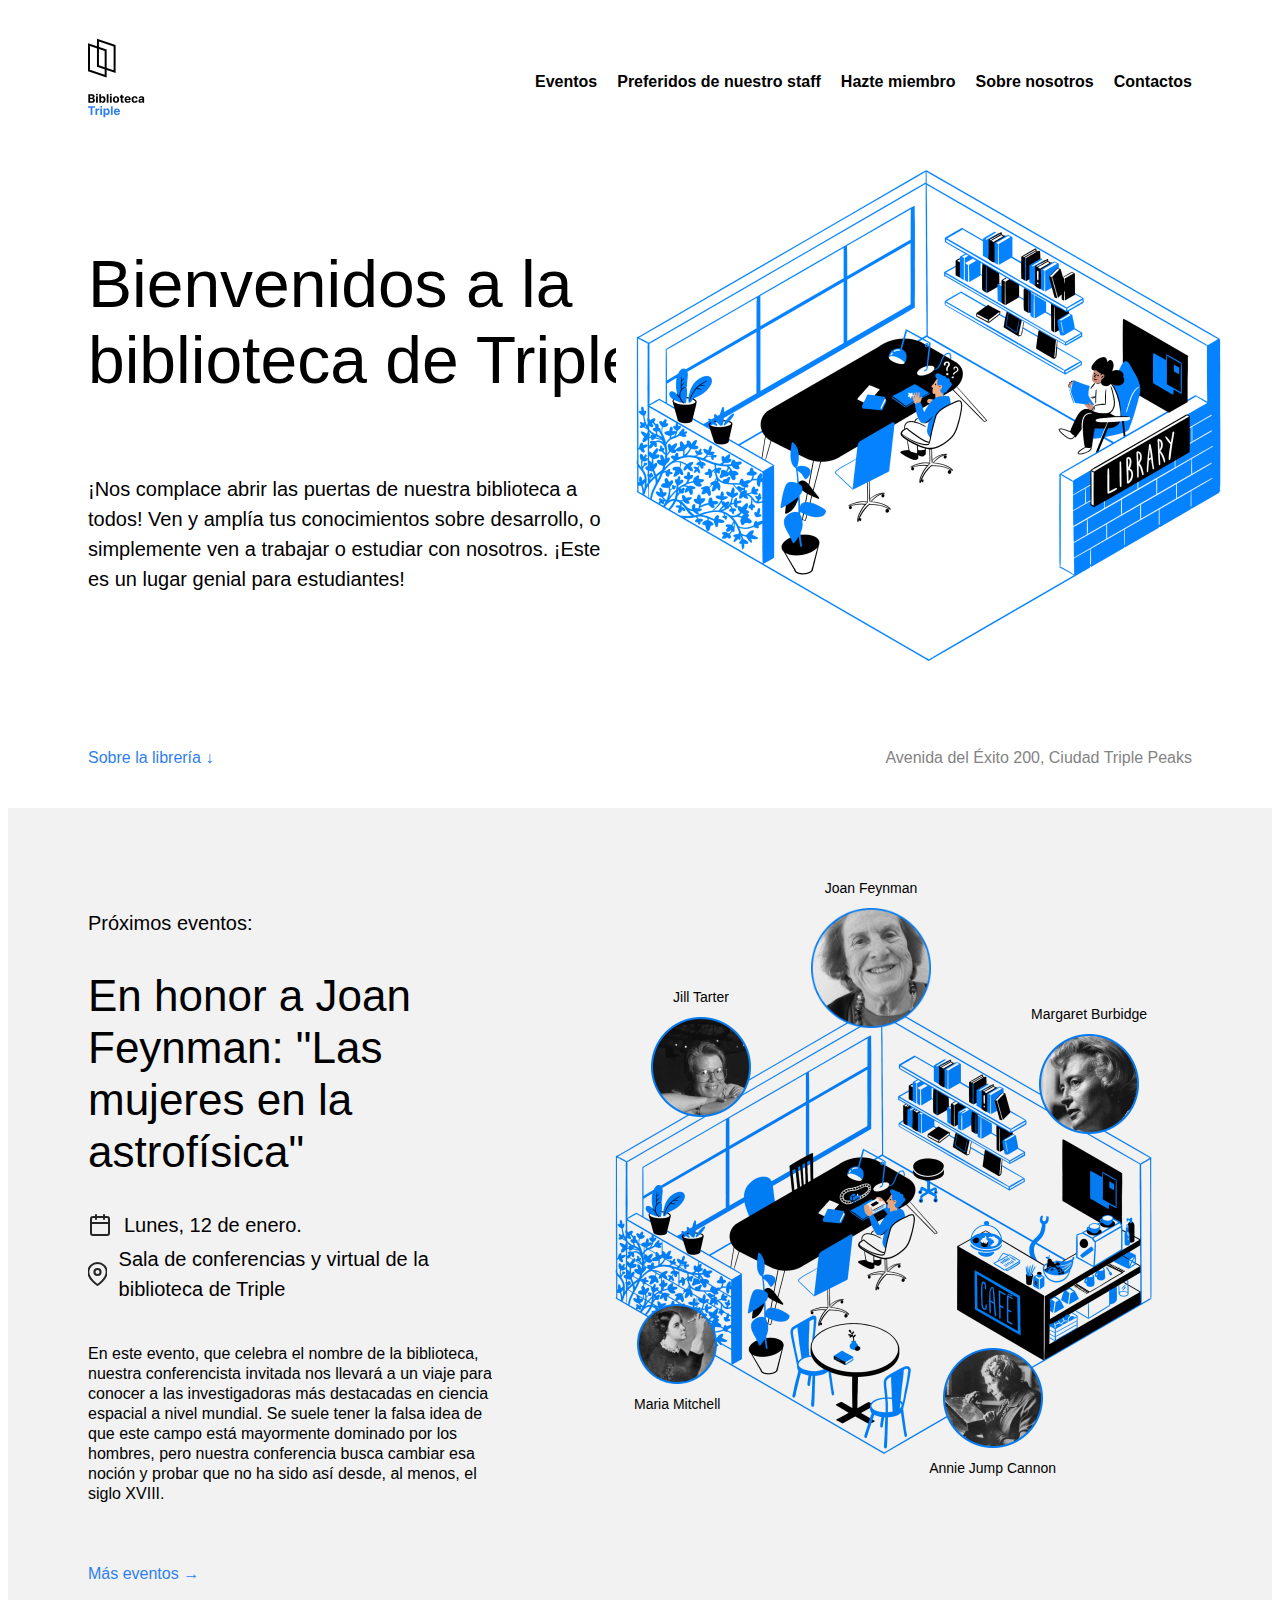
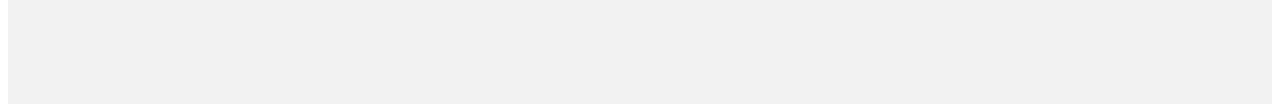
==== index.html @ 39f82bdc "initial commit" ====
<!DOCTYPE html>
<html lang="en">
  <head>
    <meta charset="UTF-8" />
    <meta name="viewport" content="width=device-width, initial-scale=1.0" />
    <title>Biblioteca Triple</title>
    <link rel="shortcut icon" href="favicon.ico" />
    <link rel="stylesheet" href="./styles/normalize.css" />
    <link rel="stylesheet" href="./styles/style.css" />
  </head>

  <body>
    <!-- Envuelve todo el contenido de la página en un nuevo div con la clase page Recuerde agregar la etiqueta de cierre -->
    <div class="page">
      <header class="header">
        <nav class="nav">
          <img
            src="./images/logo.svg"
            alt="Triple Peaks Library Logo"
            class="nav__logo"
          />
          <!-- Se supone que poner enlaces de navegación en una lista es la mejor práctica para escribir el código semántico, ya que permite a los lectores de pantalla hacer una pausa entre cada enlace en lugar de leer todos los enlaces como una oración. -->
          <ul class="nav__links">
            <li>
              <a class="nav__link">Eventos</a>
            </li>
            <li>
              <a class="nav__link">Preferidos de nuestro staff</a>
            </li>
            <li>
              <a class="nav__link">Hazte miembro</a>
            </li>
            <li>
              <a class="nav__link">Sobre nosotros</a>
            </li>
            <li>
              <a class="nav__link">Contactos</a>
            </li>
          </ul>
        </nav>

        <h1 class="header__title">Bienvenidos a la biblioteca de Triple</h1>
        <p class="header__description">
          ¡Nos complace abrir las puertas de nuestra biblioteca a todos! Ven y
          amplía tus conocimientos sobre desarrollo, o simplemente ven a
          trabajar o estudiar con nosotros. ¡Este es un lugar genial para
          estudiantes!
        </p>

        <!-- ----------------------------------------------------------------- -->
        <!--    No descomentar hasta la etapa 2 del proyecto.        -->
        <!-- ----------------------------------------------------------------- -->
        <img
          src="./images/inside_the_library.png"
          alt="Illustration 'Inside the library'"
          class="header__image"
        />

        <div class="header__footer">
          <a class="header__link">Sobre la librería &darr;</a>
          <p class="header__address">
            Avenida del Éxito 200, Ciudad Triple Peaks
          </p>
        </div>
      </header>
      <main class="content">
        <section class="events">
          <!-- --------------------------------------------------------------- -->
          <!--    No descomentar hasta la etapa 2 del proyecto.      -->
          <!-- --------------------------------------------------------------- -->
          <div class="events__content">
            <h2 class="events__heading">Próximos eventos:</h2>
            <h3 class="events__title">
              En honor a Joan Feynman: "Las mujeres en la astrofísica"
            </h3>
            <div class="event-info events__info-section">
              <div class="event-info__item">
                <div
                  class="event-info__icon event-info__icon_type_calendar"
                ></div>
                <p class="event-info__text">Lunes, 12 de enero.</p>
              </div>
              <div class="event-info__item">
                <div class="event-info__icon event-info__icon_type_pin"></div>
                <p class="event-info__text">
                  Sala de conferencias y virtual de la biblioteca de Triple
                </p>
              </div>
            </div>
            <p class="events__description">
              En este evento, que celebra el nombre de la biblioteca, nuestra
              conferencista invitada nos llevará a un viaje para conocer a las
              investigadoras más destacadas en ciencia espacial a nivel mundial.
              Se suele tener la falsa idea de que este campo está mayormente
              dominado por los hombres, pero nuestra conferencia busca cambiar
              esa noción y probar que no ha sido así desde, al menos, el siglo
              XVIII.
            </p>
            <a href="#" class="events__more">Más eventos &rarr;</a>
          </div>

          <!-- Empieza a crear la composición aquí. -->
          <div class="events__cover">
            <img
              src="images/cafe.png"
              alt="image inside_the_library"
              class="events__image"
            />

            <div class="person person_name_feynman">
              <p class="person__caption">Joan Feynman</p>
              <img
                src="images/person_feynman.png"
                alt="image feynman"
                class="person__image person__image_size_l"
              />
            </div>

            <div class="person person_name_burbidge">
              <p class="person__caption">Margaret Burbidge</p>
              <img
                src="images/person_burbidge.png"
                alt="image burbidge"
                class="person__image person__image_size_m"
              />
            </div>

            <div class="person person_name_cannon">
              <img
                src="images/person_cannon.png"
                alt="image cannon"
                class="person__image person__image_size_m"
              />
              <p class="person__caption">Annie Jump Cannon</p>
            </div>

            <div class="person person_name_tarter">
              <p class="person__caption">Jill Tarter</p>
              <img
                src="images/person_tarter.png"
                alt="image tarter"
                class="person__image person__image_size_m"
              />
            </div>

            <div class="person person_name_mitchell">
              <img
                src="images/person_mitchell.png"
                alt="image mitchell"
                class="person__image person__image_size_s"
              />
              <p class="person__caption">Maria Mitchell</p>
            </div>
          </div>
        </section>

        <section class="staff">
          <!-- --------------------------------------------------------------- -->
          <!--   No descomentar hasta la etapa final del proyecto.         -->
          <!-- --------------------------------------------------------------- -->
          <!--<h2 class="staff__title">Preferidos de nuestro staff</h2>
        <p class="staff__subtitle">Que nuestros lectores y lectoras aman</p>
        <ul>
          <li class="card">
            <div class="card__content">
              <h3 class="card__title">Introducción a los algoritmos</h3>
              <p class="card__text">
                El nombre de este libro se explica por sí solo, ¡es una introducción adecuada a los algoritmos! Introducción a los algoritmos, o CLRS, en referencia a los apellidos de los autores, profundiza y abarca una serie de algoritmos a lo largo de varios capítulos independientes.
              </p>
              <p class="card__footer">
                Thomas H. Cormen, Charles E. Leiserson, Ronald L. Rivest,
                Clifford Stein
              </p>
            </div>
          </li>

          <li class="card">
            <div class="card__content">
              <h3 class="card__title">
                La estructura e interpretación de los programas computacionales (SICP)
              </h3>
              <p class="card__text">
                Este es uno de los mejores libros para aprender los conceptos básicos de la programación. Incluido por el MIT en uno de sus cursos fundamentales de programación, SICP es un libro de programación de uso general que utiliza Scheme para ejemplificar diversos conceptos de programación.
              </p>
              <p class="card__footer">
                Harold Abelson, Gerald Jay Sussman, Julie Sussman
              </p>
            </div>
          </li>

          <li class="card">
            <div class="card__content">
              <h3 class="card__title">
                El programador limpio: un código de conducta para programadores profesionales
              </h3>
              <p class="card__text">
                Elaborado por el experimentado ingeniero de software y escritor Rober C. Martin (también conocido como Tío Bob), analiza las técnicas y herramientas de la verdadera artesanía de software. Explica cómo escribir código limpio y muestra cómo cultivar la actitud de un programador profesional, altamente cualificado.
              </p>
              <p class="card__footer">Steve McConnell</p>
            </div>
          </li>

          <li class="card">
            <div class="card__content">
              <h3 class="card__title">
                Código completo: un manual práctico de construcción de software
              </h3>
              <p class="card__text">
                ¿Quieres saber cómo escribir código robusto independientemente de la arquitectura detrás del lenguaje de programación de tu elección? Entonces, podrías leer Código completo: un práctico manual sobre construcción de software. El cual abarca de forma general todo lo relacionado con la buena estructura de código.
              </p>
              <p class="card__footer">Steve McConnell</p>
            </div>
          </li>
        </ul>-->
        </section>

        <section class="membership">
          <!-- --------------------------------------------------------------- -->
          <!--   No descomentar hasta la etapa final del proyecto.         -->
          <!-- --------------------------------------------------------------- -->
          <!--<h2 class="membership__title">¡Convertirse en miembro de la biblioteca es muy fácil! </h2>
        <ul class="membership__steps">
          <li class="step">
            <h3 class="step__title">
              Paso 1
              <img
                src="./images/icon_step_forward.svg"
                alt="icon forward"
                class="step__icon"
              />
            </h3>
            <p class="step__description">
              Completa el formulario de afiliación en línea o en persona.
            </p>
          </li>
          <li class="step">
            <h3 class="step__title">
              Paso 2
              <img
                src="./images/icon_step_forward.svg"
                alt="icon forward"
                class="step__icon"
              />
            </h3>
            <p class="step__description">
              Ven y recoge tu credencial de la biblioteca en la recepción.
            </p>
          </li>
          <li class="step">
            <h3 class="step__title">
              Paso 3
              <img
                src="./images/icon_step_forward.svg"
                alt="icon forward"
                class="step__icon"
              />
            </h3>
            <p class="step__description">Firma el envés de la tarjeta.</p>
          </li>
          <li class="step">
            <h3 class="step__title">
              Paso 4
              <img
                src="./images/icon_step_finish.svg"
                alt="icon finish"
                class="step__icon"
              />
            </h3>
            <p class="step__description">
              ¡Disfruta de los increíbles beneficios de nuestra membresía!
            </p>
          </li>
        </ul>-->
        </section>

        <section class="about">
          <!-- --------------------------------------------------------------- -->
          <!--      No descomentar hasta la etapa final del proyecto.      -->
          <!-- --------------------------------------------------------------- -->
          <!--<h2 class="about__title">Sobre la biblioteca</h2>
        <div class="about__content">
          <p class="about__paragraph">
            Las bibliotecas son centros imprescindibles en prácticamente cualquier ciudad, y TripleTen no es la excepción. Abrió sus puertas por primera vez en 2018, ¡cuando nuestra pequeña ciudad daba la bienvenida a sus primeros habitantes!
          </p>
          <p class="about__paragraph">
            Desde su apertura inicial, la biblioteca ha recibido casi 342 visitantes cada mes. ¡Es casi el 50% de nuestra población! Hasta ahora, la mayoría de nuestros ciudadanos han disfrutado de leer libros y hacer uso de nuestros amplios recursos en línea.
          </p>
          <p class="about__paragraph">
            La biblioteca toma su nombre en honor a Joan Feynman, una astrofísica estadounidense y la primera mujer en ser elegida como oficial de la Unión Geofísica Americana.
          </p>
        </div>
        <div class="about__circle"></div> -->
        </section>
      </main>

      <footer class="footer">
        <!-- ----------------------------------------------------------------- -->
        <!--      No descomentar hasta la etapa final del proyecto.        -->
        <!-- ----------------------------------------------------------------- -->
      </footer>
    </div>
  </body>
</html>
---- styles/style.css ----
.page {
  min-width: 1100px;
  max-width: 1600px;
  margin: 0 auto;
  font-family: "hevetica neue", Arial, sans-serif;
  font-size: 16px;
  line-height: 20px;
  /* Agrega las propiedades de la clase page aquí */
}

.header {
  display: flex;
  flex-direction: column;
  height: 100vh;
  min-height: 720px;
  max-height: 800px;
  padding: 30px 80px 40px;
  position: relative;
  box-sizing: border-box;
}

.nav {
  display: flex;
  justify-content: space-between;
  align-items: center;
  /* Agrega las propiedades flex aquí */
}

.nav__logo {
  width: 57px;
  height: 80px;
}

.nav__links {
  /* Restablece los estilos predeterminados de list aquí */
  margin: 8px 0 0;
  display: flex;
  align-items: center;
  column-gap: 20px;
  padding: 0;
  list-style: none;
}

.nav__link {
  color: #000000;
  text-decoration: none;
  font-weight: bold;
}

.header__title {
  max-width: 601px;
  margin-top: 128px;
  font-size: 66px;
  line-height: 76px;
  font-weight: 500;
}

.header__description {
  max-width: 532px;
  margin-top: 32px;
  font-size: 20px;
  line-height: 30px;
}

.header__image {
  z-index: 1;
  position: absolute;
  max-width: 636px;
  top: 135px;
  right: 20px;
}

.header__footer {
  margin-top: auto;
  width: 100%;
  display: flex;
  align-items: center;
  justify-content: space-between;
  box-sizing: border-box;
}

.header__link {
  color: #2f80ed;
  text-decoration: none;
}

.header__address {
  margin: 0;
  color: #838383;
}

.events {
  padding: 100px 0 120px 80px;
  display: flex;
  align-items: start;
  justify-content: space-between;
  box-sizing: border-box;
  background-color: #f2f2f2;
}

.events__content {
  flex-basis: 580px;
}

.events__heading {
  font-size: 20px;
  font-weight: 500;
  line-height: 30px;
  margin: 0;
}

.events__title {
  font-size: 44px;
  font-weight: 500;
  line-height: 52px;
  margin: 32px 0 0;
}

.events__info-section {
  margin-top: 32px;
}

.event-info__item {
  display: flex;
  align-items: center;
  margin-bottom: 4px;
  font-weight: 500;
}

.event-info__icon {
  background-repeat: no-repeat;
  background-position: center;
  margin-right: 12px;
  width: 24px;
  height: 24px;
}

.event-info__icon_type_calendar {
  background-image: url(../images/icon_calendar.svg);
}

.event-info__icon_type_pin {
  background-image: url(../images/icon_pin.svg);
}

.event-info__text {
  font-size: 20px;
  font-weight: 500;
  line-height: 30px;
  margin: 0;
}

.events__description {
  margin: 40px 0 60px;
}

.events__more {
  color: #2f80ed;
  text-decoration: none;
}

.events__cover {
  flex-grow: 1;
  flex-shrink: 0;
  flex-basis: 780px;
  max-width: 780px;
  position: relative;
}

.events__image {
  max-width: 100%;
}

.person {
  position: absolute;
  display: flex;
  align-items: center;
  flex-direction: column;
  gap: 10px;
}

.person_name_feynman {
  /* Utiliza los valores correctos de las propiedades top/right/bottom/left para posicionar el elemento */
  left: 319px;
  top: -30px;
}

.person_name_burbidge {
  /* Utiliza los valores correctos de las propiedades top/right/bottom/left para posicionar el elemento */
  right: 125px;
  top: 96px;
}

.person_name_cannon {
  /* Utiliza los valores correctos de las propiedades top/right/bottom/left para posicionar el elemento */
  bottom: 18px;
  right: 216px;
}

.person_name_mitchell {
  /* Utiliza los valores correctos de las propiedades top/right/bottom/left para posicionar el elemento */
  bottom: 82px;
  left: 142px;
}

.person_name_tarter {
  /* Utiliza los valores correctos de las propiedades top/right/bottom/left para posicionar el elemento */
  left: 159px;
  top: 79px;
}

.person__image {
  max-width: 100%;
}

.person__image_size_l {
  width: 120px;
}

.person__image_size_m {
  width: 100px;
}

.person__image_size_s {
  width: 80px;
}

.person__caption {
  text-align: center;
  font-size: 14px;
  margin: 0;
}
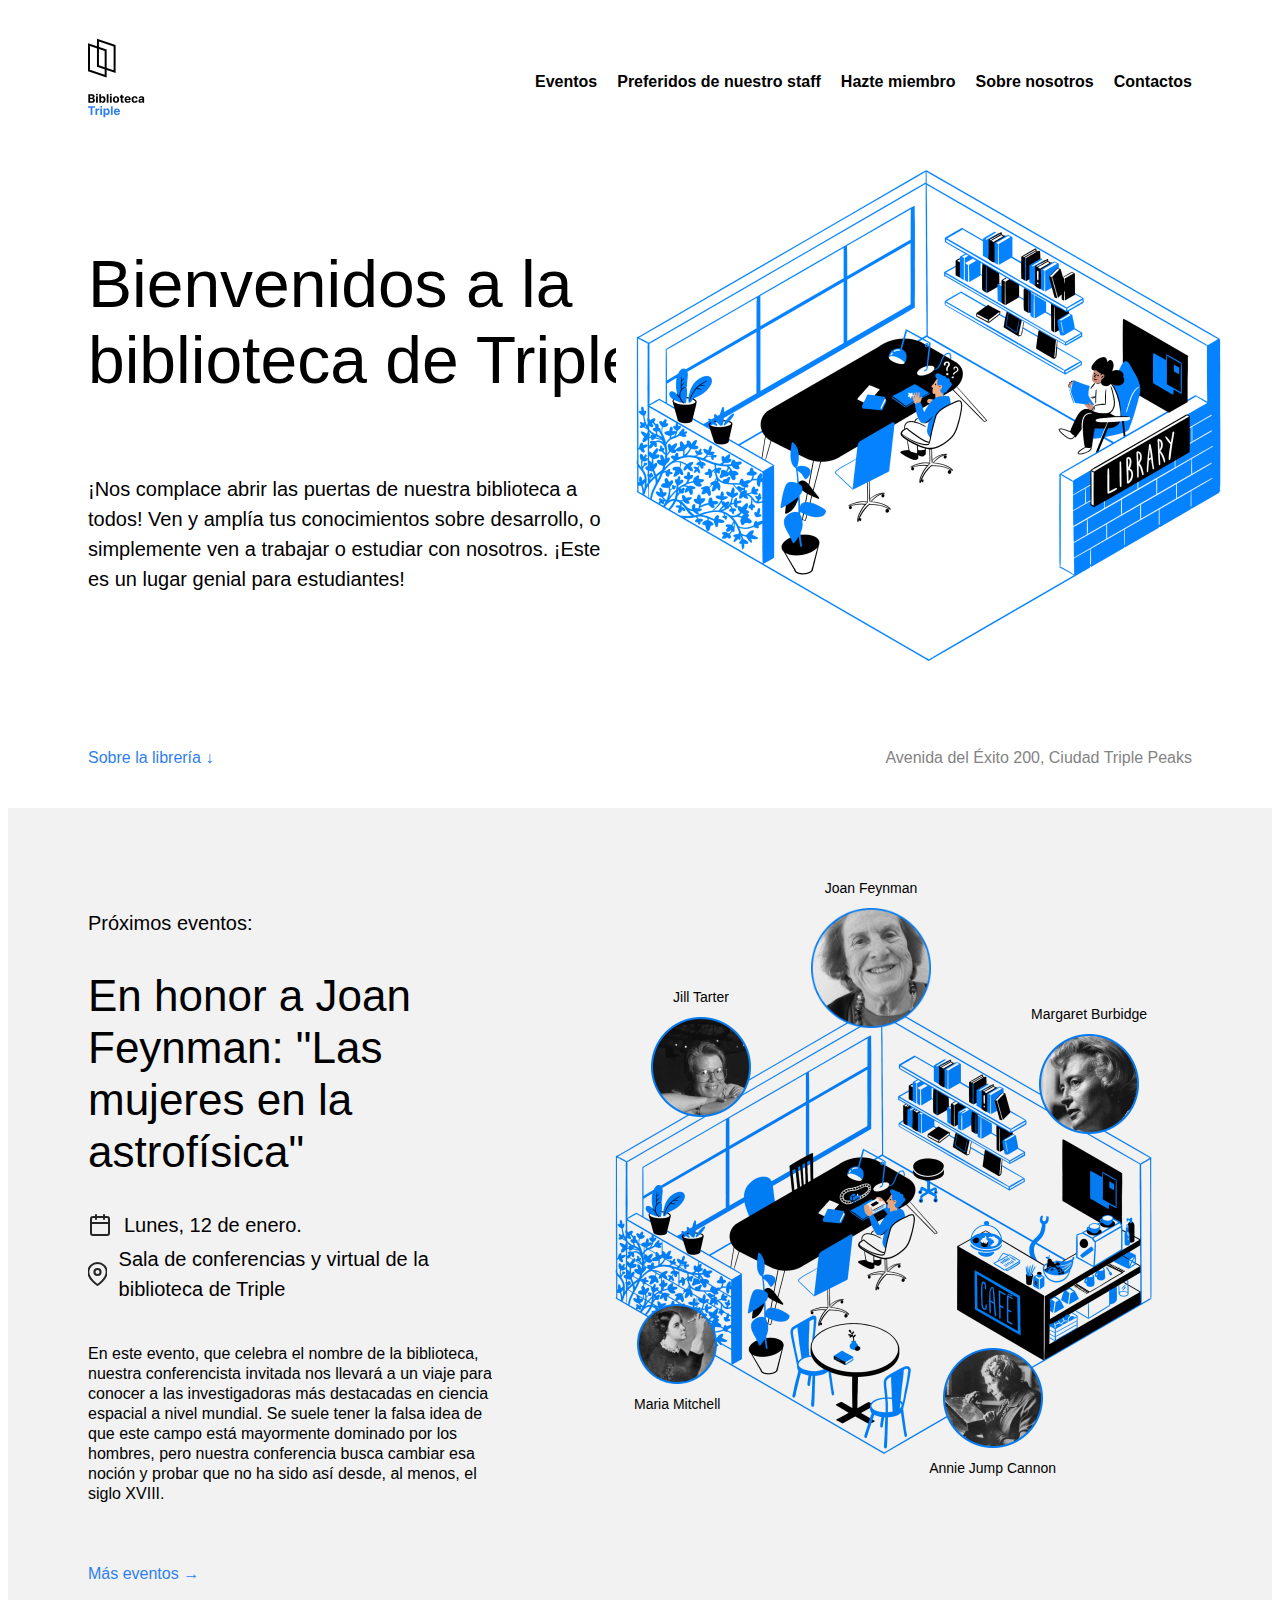
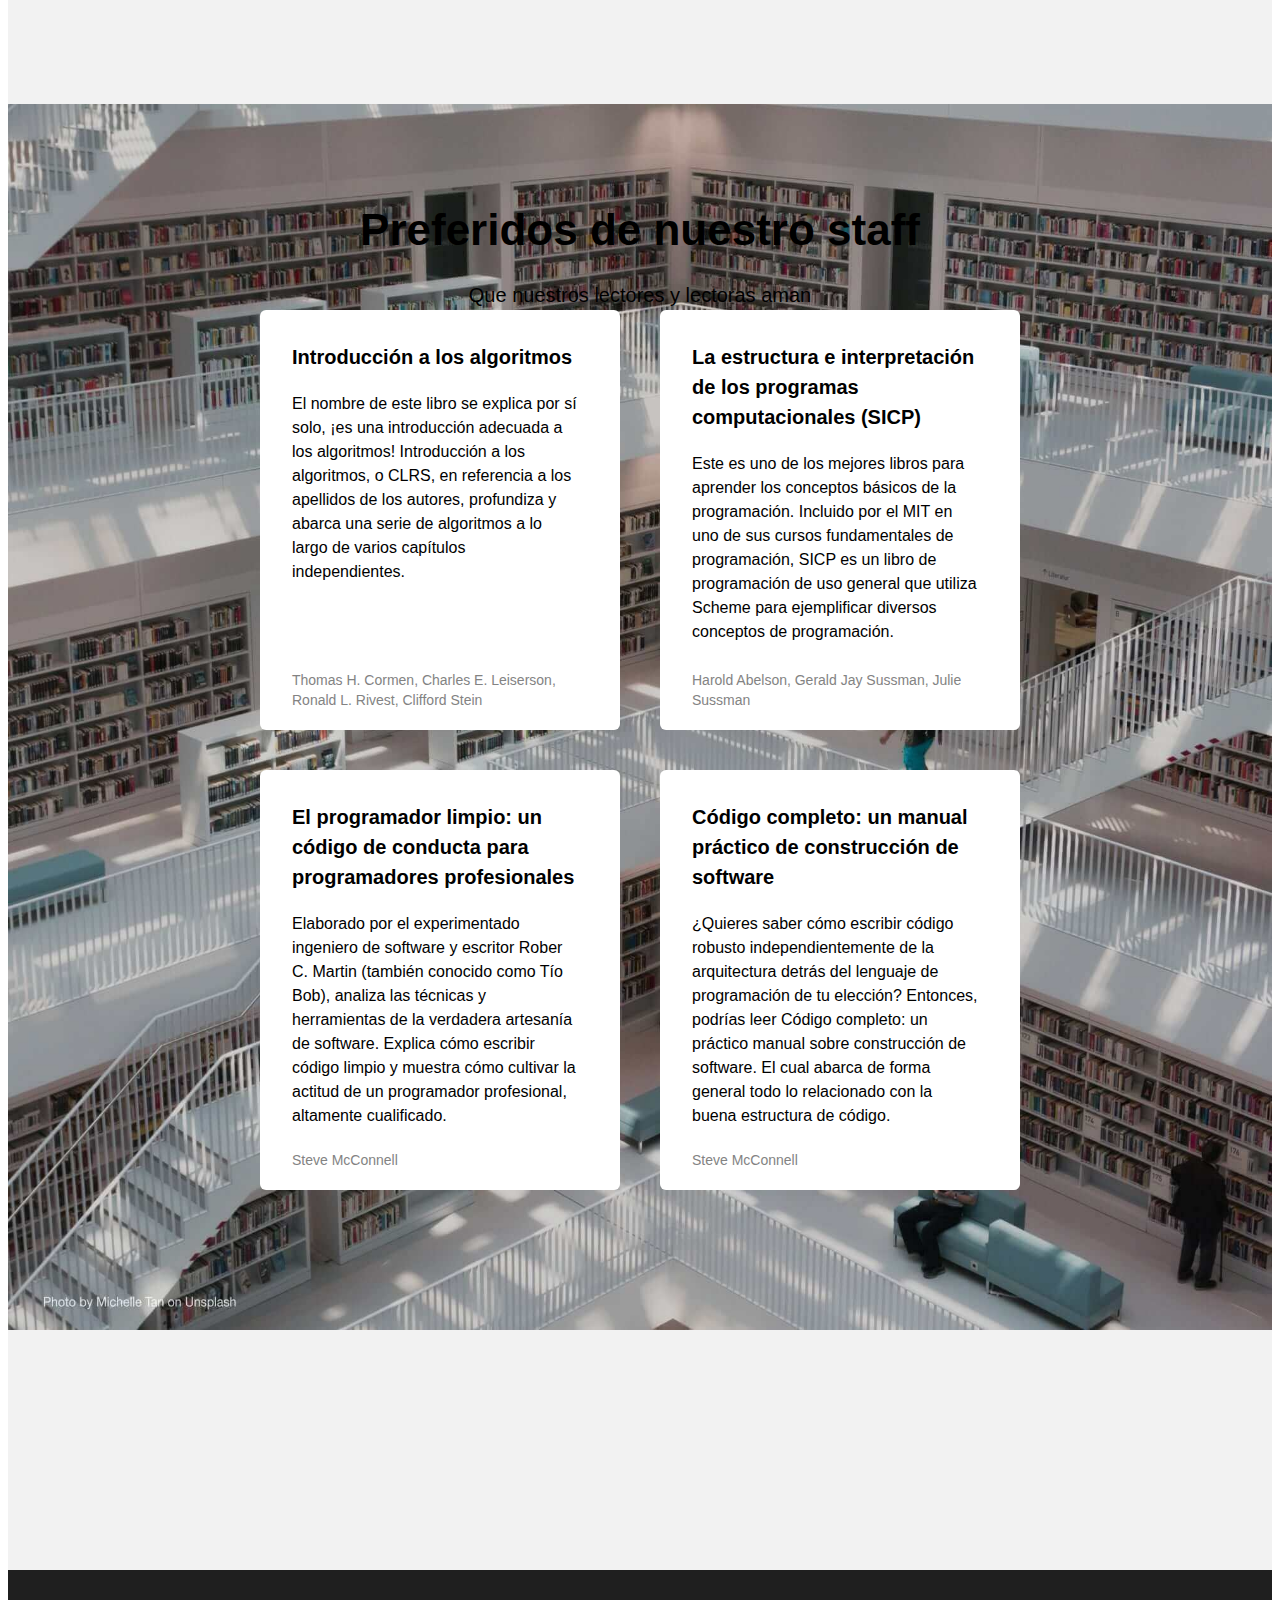
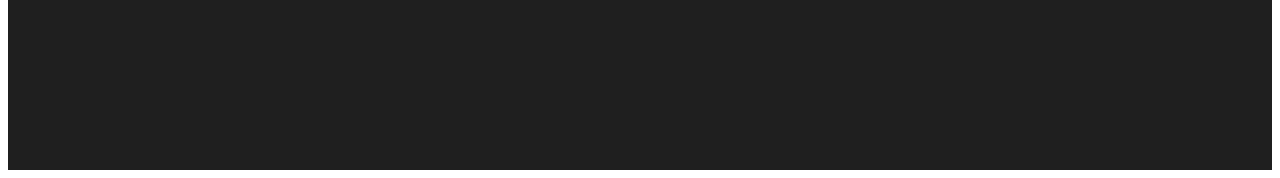
==== commit 9e2f3941: "finalizado contedor flexbox" ====
--- a/index.html
+++ b/index.html
@@ -158,60 +158,80 @@
           <!-- --------------------------------------------------------------- -->
           <!--   No descomentar hasta la etapa final del proyecto.         -->
           <!-- --------------------------------------------------------------- -->
-          <!--<h2 class="staff__title">Preferidos de nuestro staff</h2>
-        <p class="staff__subtitle">Que nuestros lectores y lectoras aman</p>
-        <ul>
-          <li class="card">
-            <div class="card__content">
-              <h3 class="card__title">Introducción a los algoritmos</h3>
-              <p class="card__text">
-                El nombre de este libro se explica por sí solo, ¡es una introducción adecuada a los algoritmos! Introducción a los algoritmos, o CLRS, en referencia a los apellidos de los autores, profundiza y abarca una serie de algoritmos a lo largo de varios capítulos independientes.
-              </p>
-              <p class="card__footer">
-                Thomas H. Cormen, Charles E. Leiserson, Ronald L. Rivest,
-                Clifford Stein
-              </p>
-            </div>
-          </li>
-
-          <li class="card">
-            <div class="card__content">
-              <h3 class="card__title">
-                La estructura e interpretación de los programas computacionales (SICP)
-              </h3>
-              <p class="card__text">
-                Este es uno de los mejores libros para aprender los conceptos básicos de la programación. Incluido por el MIT en uno de sus cursos fundamentales de programación, SICP es un libro de programación de uso general que utiliza Scheme para ejemplificar diversos conceptos de programación.
-              </p>
-              <p class="card__footer">
-                Harold Abelson, Gerald Jay Sussman, Julie Sussman
-              </p>
-            </div>
-          </li>
-
-          <li class="card">
-            <div class="card__content">
-              <h3 class="card__title">
-                El programador limpio: un código de conducta para programadores profesionales
-              </h3>
-              <p class="card__text">
-                Elaborado por el experimentado ingeniero de software y escritor Rober C. Martin (también conocido como Tío Bob), analiza las técnicas y herramientas de la verdadera artesanía de software. Explica cómo escribir código limpio y muestra cómo cultivar la actitud de un programador profesional, altamente cualificado.
-              </p>
-              <p class="card__footer">Steve McConnell</p>
-            </div>
-          </li>
-
-          <li class="card">
-            <div class="card__content">
-              <h3 class="card__title">
-                Código completo: un manual práctico de construcción de software
-              </h3>
-              <p class="card__text">
-                ¿Quieres saber cómo escribir código robusto independientemente de la arquitectura detrás del lenguaje de programación de tu elección? Entonces, podrías leer Código completo: un práctico manual sobre construcción de software. El cual abarca de forma general todo lo relacionado con la buena estructura de código.
-              </p>
-              <p class="card__footer">Steve McConnell</p>
-            </div>
-          </li>
-        </ul>-->
+          <h2 class="staff__title">Preferidos de nuestro staff</h2>
+          <p class="staff__subtitle">Que nuestros lectores y lectoras aman</p>
+          <ul class="staff__cards">
+            <li class="card">
+              <div class="card__content">
+                <h3 class="card__title">Introducción a los algoritmos</h3>
+                <p class="card__text">
+                  El nombre de este libro se explica por sí solo, ¡es una
+                  introducción adecuada a los algoritmos! Introducción a los
+                  algoritmos, o CLRS, en referencia a los apellidos de los
+                  autores, profundiza y abarca una serie de algoritmos a lo
+                  largo de varios capítulos independientes.
+                </p>
+                <p class="card__footer">
+                  Thomas H. Cormen, Charles E. Leiserson, Ronald L. Rivest,
+                  Clifford Stein
+                </p>
+              </div>
+            </li>
+
+            <li class="card">
+              <div class="card__content">
+                <h3 class="card__title">
+                  La estructura e interpretación de los programas
+                  computacionales (SICP)
+                </h3>
+                <p class="card__text">
+                  Este es uno de los mejores libros para aprender los conceptos
+                  básicos de la programación. Incluido por el MIT en uno de sus
+                  cursos fundamentales de programación, SICP es un libro de
+                  programación de uso general que utiliza Scheme para
+                  ejemplificar diversos conceptos de programación.
+                </p>
+                <p class="card__footer">
+                  Harold Abelson, Gerald Jay Sussman, Julie Sussman
+                </p>
+              </div>
+            </li>
+
+            <li class="card">
+              <div class="card__content">
+                <h3 class="card__title">
+                  El programador limpio: un código de conducta para
+                  programadores profesionales
+                </h3>
+                <p class="card__text">
+                  Elaborado por el experimentado ingeniero de software y
+                  escritor Rober C. Martin (también conocido como Tío Bob),
+                  analiza las técnicas y herramientas de la verdadera artesanía
+                  de software. Explica cómo escribir código limpio y muestra
+                  cómo cultivar la actitud de un programador profesional,
+                  altamente cualificado.
+                </p>
+                <p class="card__footer">Steve McConnell</p>
+              </div>
+            </li>
+
+            <li class="card">
+              <div class="card__content">
+                <h3 class="card__title">
+                  Código completo: un manual práctico de construcción de
+                  software
+                </h3>
+                <p class="card__text">
+                  ¿Quieres saber cómo escribir código robusto independientemente
+                  de la arquitectura detrás del lenguaje de programación de tu
+                  elección? Entonces, podrías leer Código completo: un práctico
+                  manual sobre construcción de software. El cual abarca de forma
+                  general todo lo relacionado con la buena estructura de código.
+                </p>
+                <p class="card__footer">Steve McConnell</p>
+              </div>
+            </li>
+          </ul>
         </section>
 
         <section class="membership">
--- a/styles/style.css
+++ b/styles/style.css
@@ -230,3 +230,193 @@
   font-size: 14px;
   margin: 0;
 }
+
+.staff {
+  padding: 100px 0 140px;
+  background-image: url(../images/staff_picks_background.jpg);
+  background-position: center;
+  background-repeat: no-repeat;
+  background-size: 100% 100%;
+}
+
+.staff__title {
+  text-align: center;
+  font-size: 44px;
+  line-height: 52px;
+  margin: 0 0 24px;
+}
+
+.staff__subtitle {
+  text-align: center;
+  font-size: 20px;
+  line-height: 30px;
+  font-weight: 400;
+  margin: 0;
+}
+
+/* Agrega la regla CSS para tu nueva clase aquí. Asegúrate de colocarlo antes de .card:, los padres deben preceder a sus hijos */
+
+.staff__cards {
+  max-width: 760px;
+  margin-top: 68px;
+  margin: auto;
+  display: flex;
+  flex-direction: row;
+  flex-wrap: wrap;
+  justify-content: space-between;
+  gap: 40px 40px;
+  list-style-type: none;
+  padding-left: 0px;
+}
+
+.card {
+  background-color: #fff;
+  border-radius: 6px;
+  padding: 32px 40px 20px 32px;
+  box-sizing: border-box;
+  height: 420px;
+  width: 360px;
+}
+
+.card__content {
+  width: 100%;
+  height: 100%;
+  display: flex;
+  flex-direction: column;
+}
+
+.card__title {
+  font-size: 20px;
+  line-height: 30px;
+  font-weight: 700;
+  margin: 0;
+}
+
+.card__text {
+  margin: 20px 0 0;
+  font-size: 16px;
+  line-height: 24px;
+}
+
+.card__footer {
+  margin: 0;
+  font-size: 14px;
+  line-height: 20px;
+  color: #838383;
+  margin-top: auto;
+}
+
+.membership {
+  padding: 100px 0 140px;
+  background-color: #f2f2f2;
+}
+
+.membership__title {
+  max-width: 574px;
+  margin: 0 auto;
+  text-align: center;
+  font-size: 44px;
+  font-weight: 500;
+  line-height: 52px;
+}
+
+.membership__steps {
+  list-style-type: none;
+  padding: 0;
+  margin: 100px 0 0;
+  /* Agrega estilos */
+}
+
+.step {
+  /* Agrega estilos */
+}
+
+.step__title {
+  margin: 0;
+  font-size: 20px;
+  line-height: 30px;
+  font-weight: 700;
+  display: flex;
+  align-items: center;
+}
+
+.step__icon {
+  margin-left: 20px;
+}
+
+.step__description {
+  margin: 10px 0 0;
+}
+
+.about {
+  padding: 100px 80px;
+  background-color: #1f1f1f;
+  color: #fff;
+  overflow: hidden;
+  position: relative;
+  box-sizing: border-box;
+}
+
+.about__title {
+  margin: 0;
+  font-size: 20px;
+  line-height: 30px;
+  font-weight: 500;
+  z-index: 1;
+}
+
+.about__content {
+  font-size: 20px;
+  line-height: 30px;
+  font-weight: 400;
+  max-width: 660px;
+}
+
+.about__circle {
+  background-color: #2f80ed;
+  width: 495px;
+  height: 495px;
+  border-radius: 50%;
+}
+
+.footer {
+  box-sizing: border-box;
+}
+
+.footer__columns {
+}
+
+.footer__column_content_hours {
+}
+
+.footer__column_content_social {
+}
+
+.footer__logo {
+}
+
+.footer__list {
+  /* El siguiente código elimina los estilos predeterminados del navegador para las listas */
+  list-style-type: none;
+  padding: 0;
+  margin: 0;
+}
+
+.footer__list-item {
+}
+
+.footer__column-heading {
+}
+
+.footer__column-link {
+  color: white;
+  font-size: 16px;
+  line-height: 20px;
+  text-decoration: none;
+}
+
+.footer__social-icon {
+}
+
+.footer__copyright {
+}
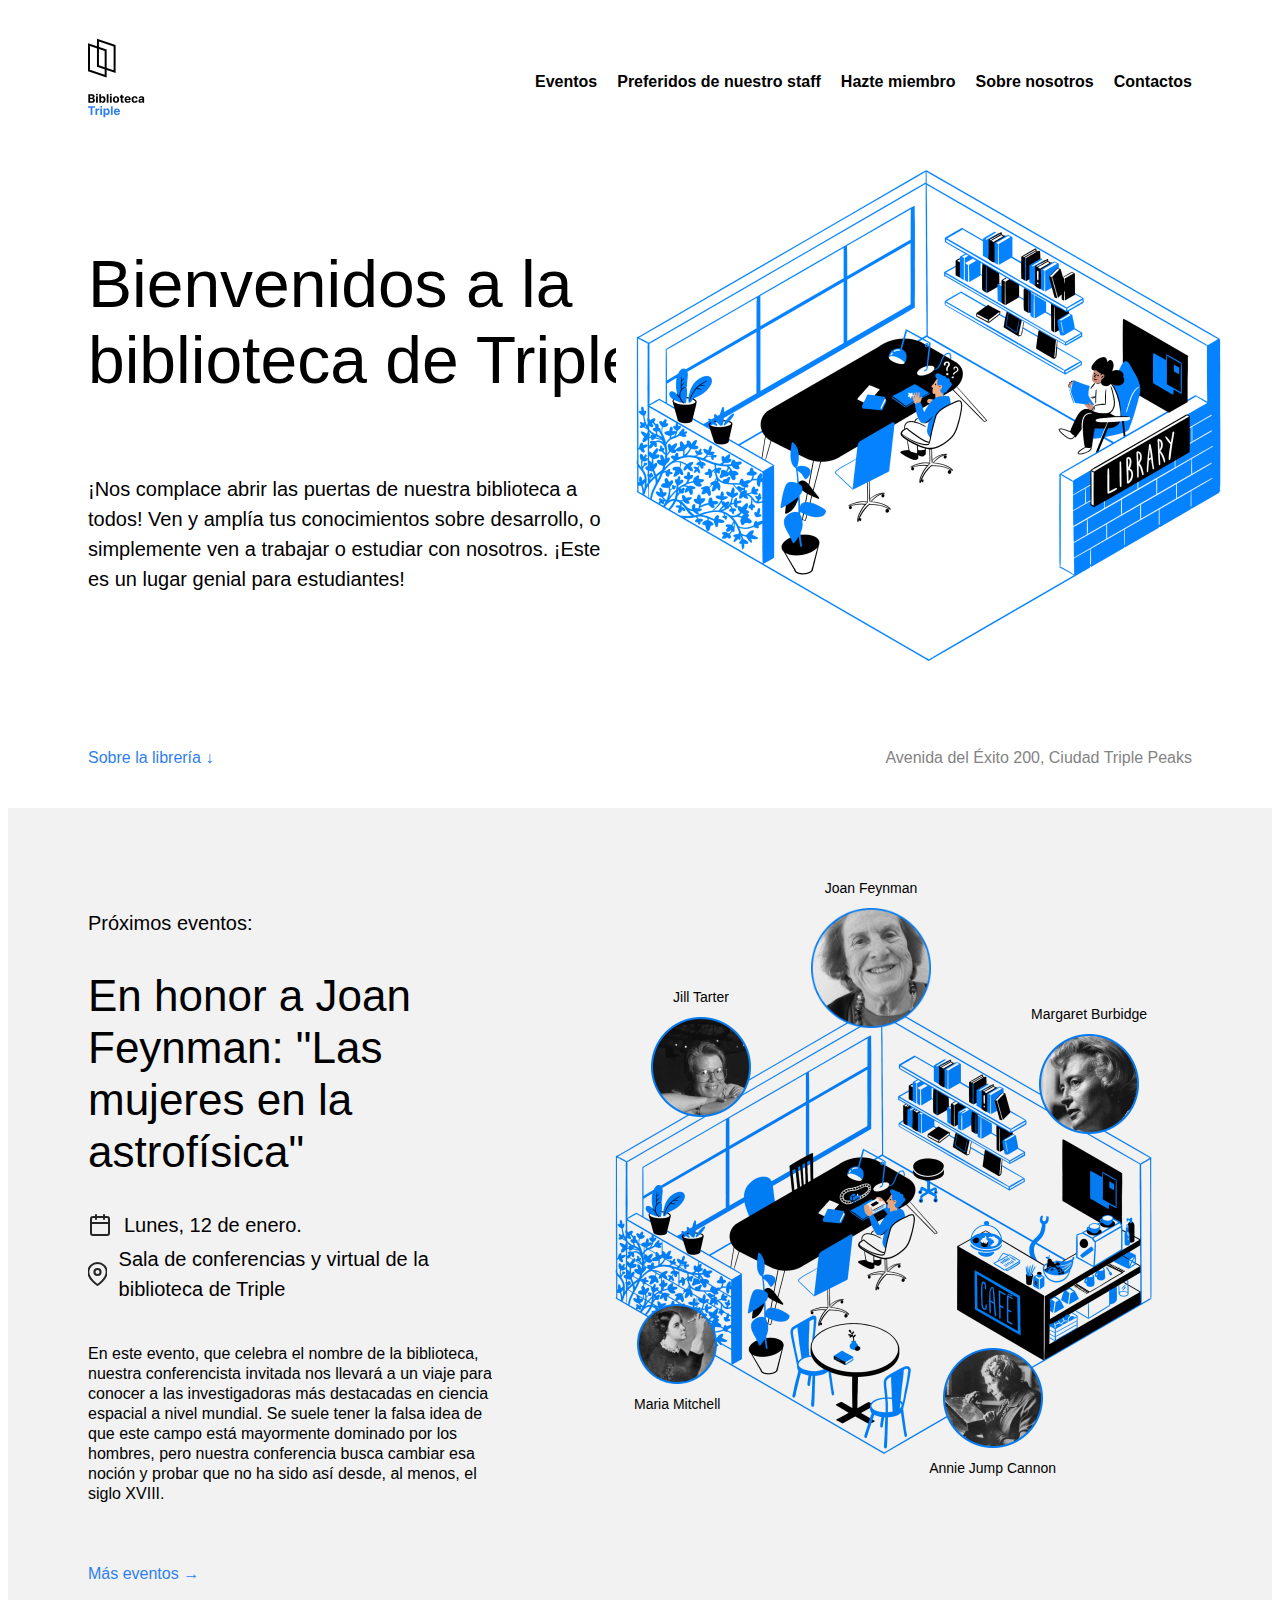
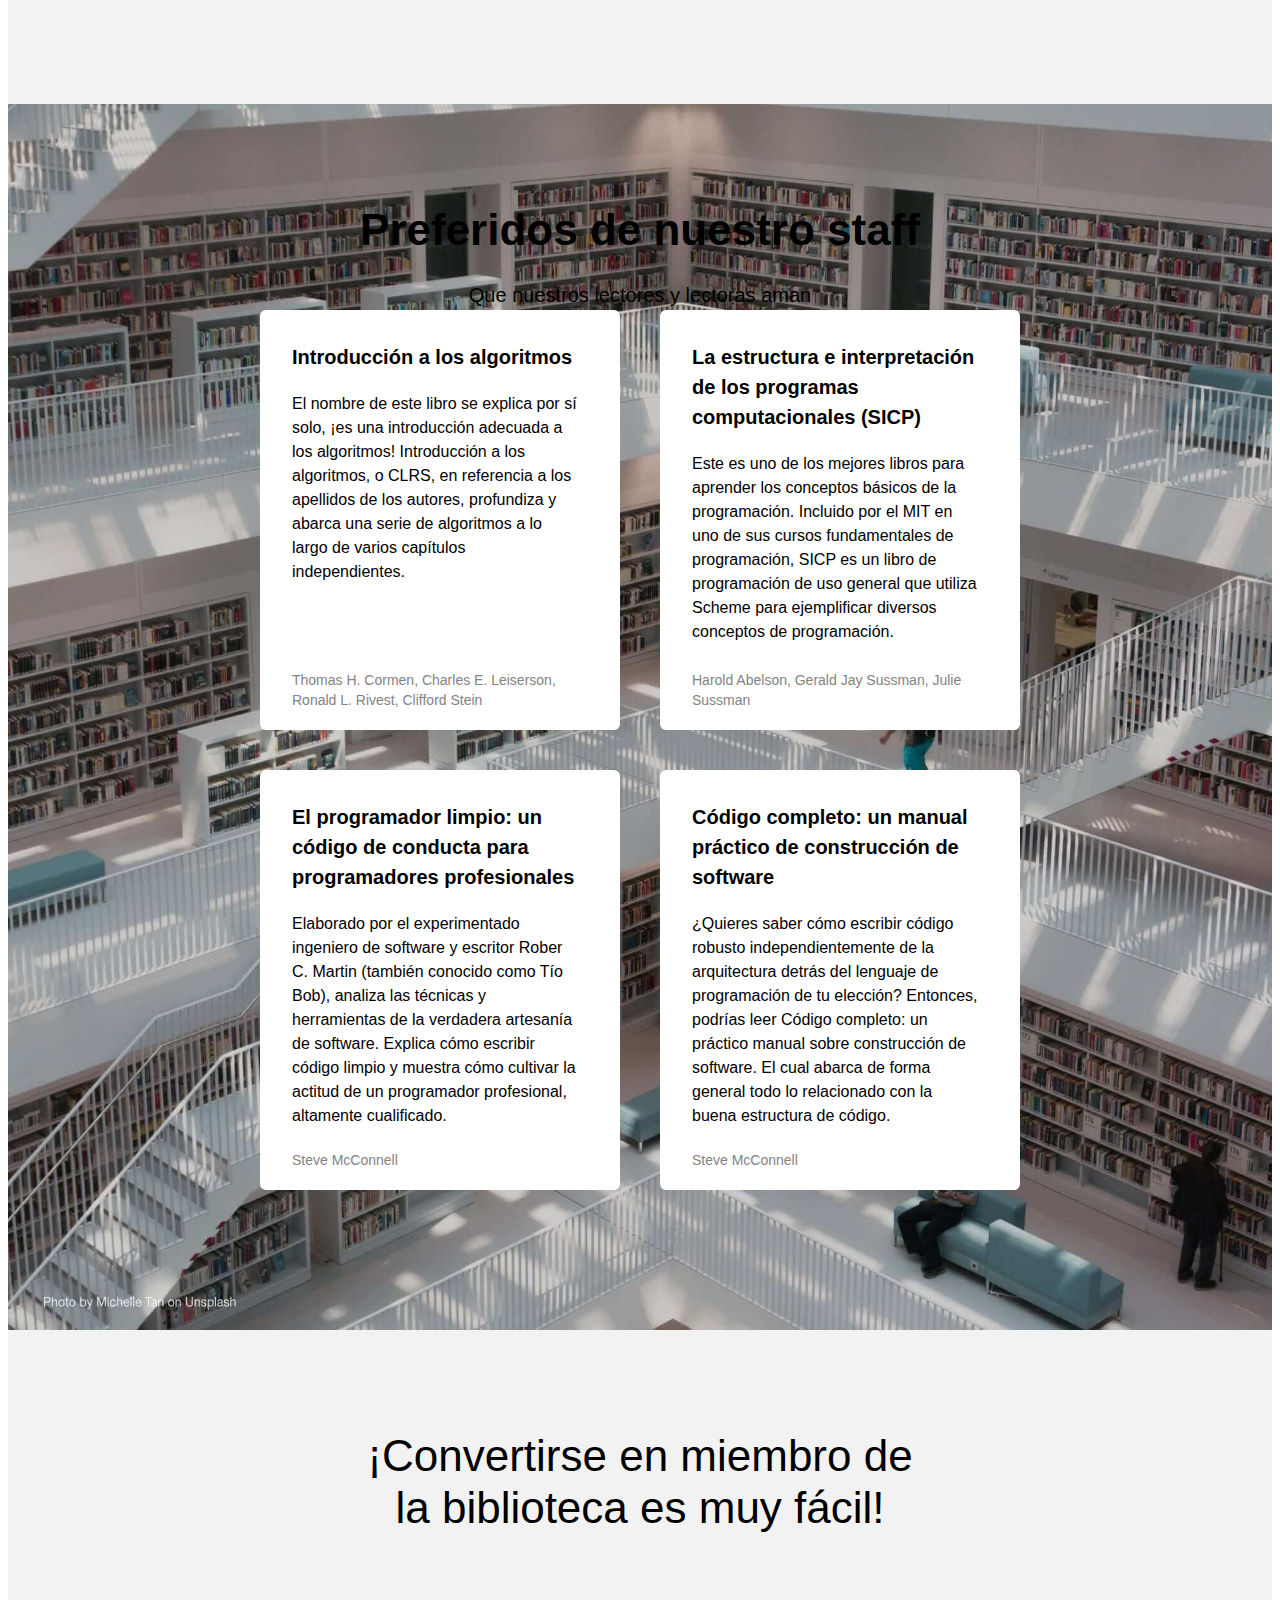
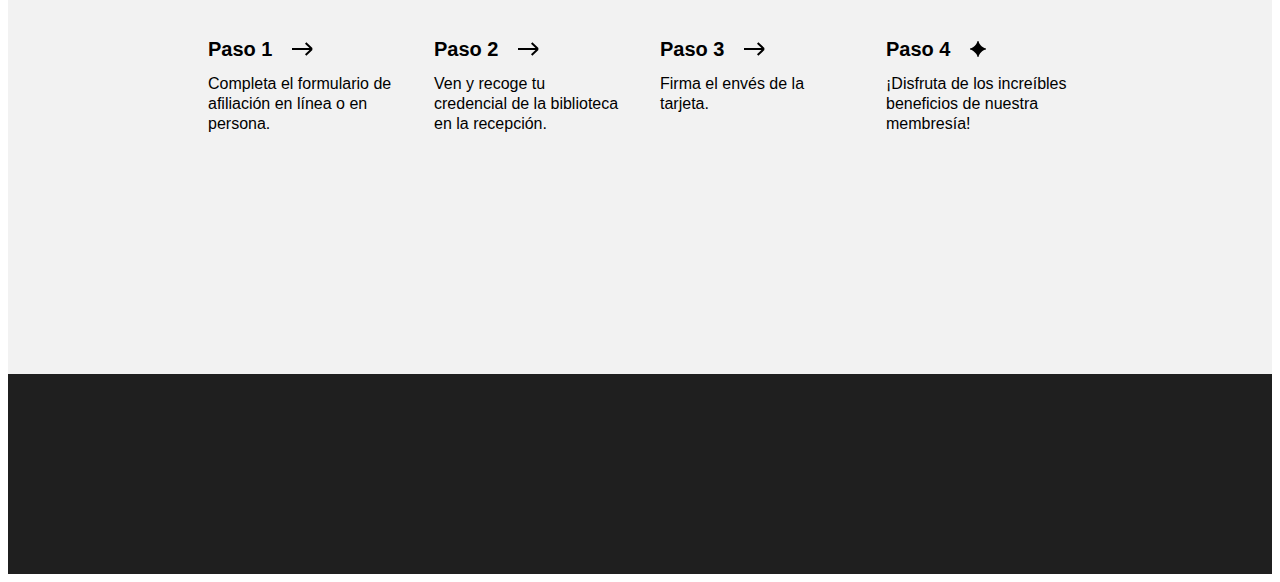
==== commit 10cc5419: "finalizado membresias" ====
--- a/index.html
+++ b/index.html
@@ -238,59 +238,61 @@
           <!-- --------------------------------------------------------------- -->
           <!--   No descomentar hasta la etapa final del proyecto.         -->
           <!-- --------------------------------------------------------------- -->
-          <!--<h2 class="membership__title">¡Convertirse en miembro de la biblioteca es muy fácil! </h2>
-        <ul class="membership__steps">
-          <li class="step">
-            <h3 class="step__title">
-              Paso 1
-              <img
-                src="./images/icon_step_forward.svg"
-                alt="icon forward"
-                class="step__icon"
-              />
-            </h3>
-            <p class="step__description">
-              Completa el formulario de afiliación en línea o en persona.
-            </p>
-          </li>
-          <li class="step">
-            <h3 class="step__title">
-              Paso 2
-              <img
-                src="./images/icon_step_forward.svg"
-                alt="icon forward"
-                class="step__icon"
-              />
-            </h3>
-            <p class="step__description">
-              Ven y recoge tu credencial de la biblioteca en la recepción.
-            </p>
-          </li>
-          <li class="step">
-            <h3 class="step__title">
-              Paso 3
-              <img
-                src="./images/icon_step_forward.svg"
-                alt="icon forward"
-                class="step__icon"
-              />
-            </h3>
-            <p class="step__description">Firma el envés de la tarjeta.</p>
-          </li>
-          <li class="step">
-            <h3 class="step__title">
-              Paso 4
-              <img
-                src="./images/icon_step_finish.svg"
-                alt="icon finish"
-                class="step__icon"
-              />
-            </h3>
-            <p class="step__description">
-              ¡Disfruta de los increíbles beneficios de nuestra membresía!
-            </p>
-          </li>
-        </ul>-->
+          <h2 class="membership__title">
+            ¡Convertirse en miembro de la biblioteca es muy fácil!
+          </h2>
+          <ul class="membership__steps">
+            <li class="step">
+              <h3 class="step__title">
+                Paso 1
+                <img
+                  src="./images/icon_step_forward.svg"
+                  alt="icon forward"
+                  class="step__icon"
+                />
+              </h3>
+              <p class="step__description">
+                Completa el formulario de afiliación en línea o en persona.
+              </p>
+            </li>
+            <li class="step">
+              <h3 class="step__title">
+                Paso 2
+                <img
+                  src="./images/icon_step_forward.svg"
+                  alt="icon forward"
+                  class="step__icon"
+                />
+              </h3>
+              <p class="step__description">
+                Ven y recoge tu credencial de la biblioteca en la recepción.
+              </p>
+            </li>
+            <li class="step">
+              <h3 class="step__title">
+                Paso 3
+                <img
+                  src="./images/icon_step_forward.svg"
+                  alt="icon forward"
+                  class="step__icon"
+                />
+              </h3>
+              <p class="step__description">Firma el envés de la tarjeta.</p>
+            </li>
+            <li class="step">
+              <h3 class="step__title">
+                Paso 4
+                <img
+                  src="./images/icon_step_finish.svg"
+                  alt="icon finish"
+                  class="step__icon"
+                />
+              </h3>
+              <p class="step__description">
+                ¡Disfruta de los increíbles beneficios de nuestra membresía!
+              </p>
+            </li>
+          </ul>
         </section>
 
         <section class="about">
--- a/styles/style.css
+++ b/styles/style.css
@@ -261,7 +261,6 @@
   margin-top: 68px;
   margin: auto;
   display: flex;
-  flex-direction: row;
   flex-wrap: wrap;
   justify-content: space-between;
   gap: 40px 40px;
@@ -323,12 +322,16 @@
 .membership__steps {
   list-style-type: none;
   padding: 0;
-  margin: 100px 0 0;
+  margin: 100px 200px;
+  display: flex;
+  gap: 40px;
+
   /* Agrega estilos */
 }
 
 .step {
   /* Agrega estilos */
+  flex-basis: 230px;
 }
 
 .step__title {
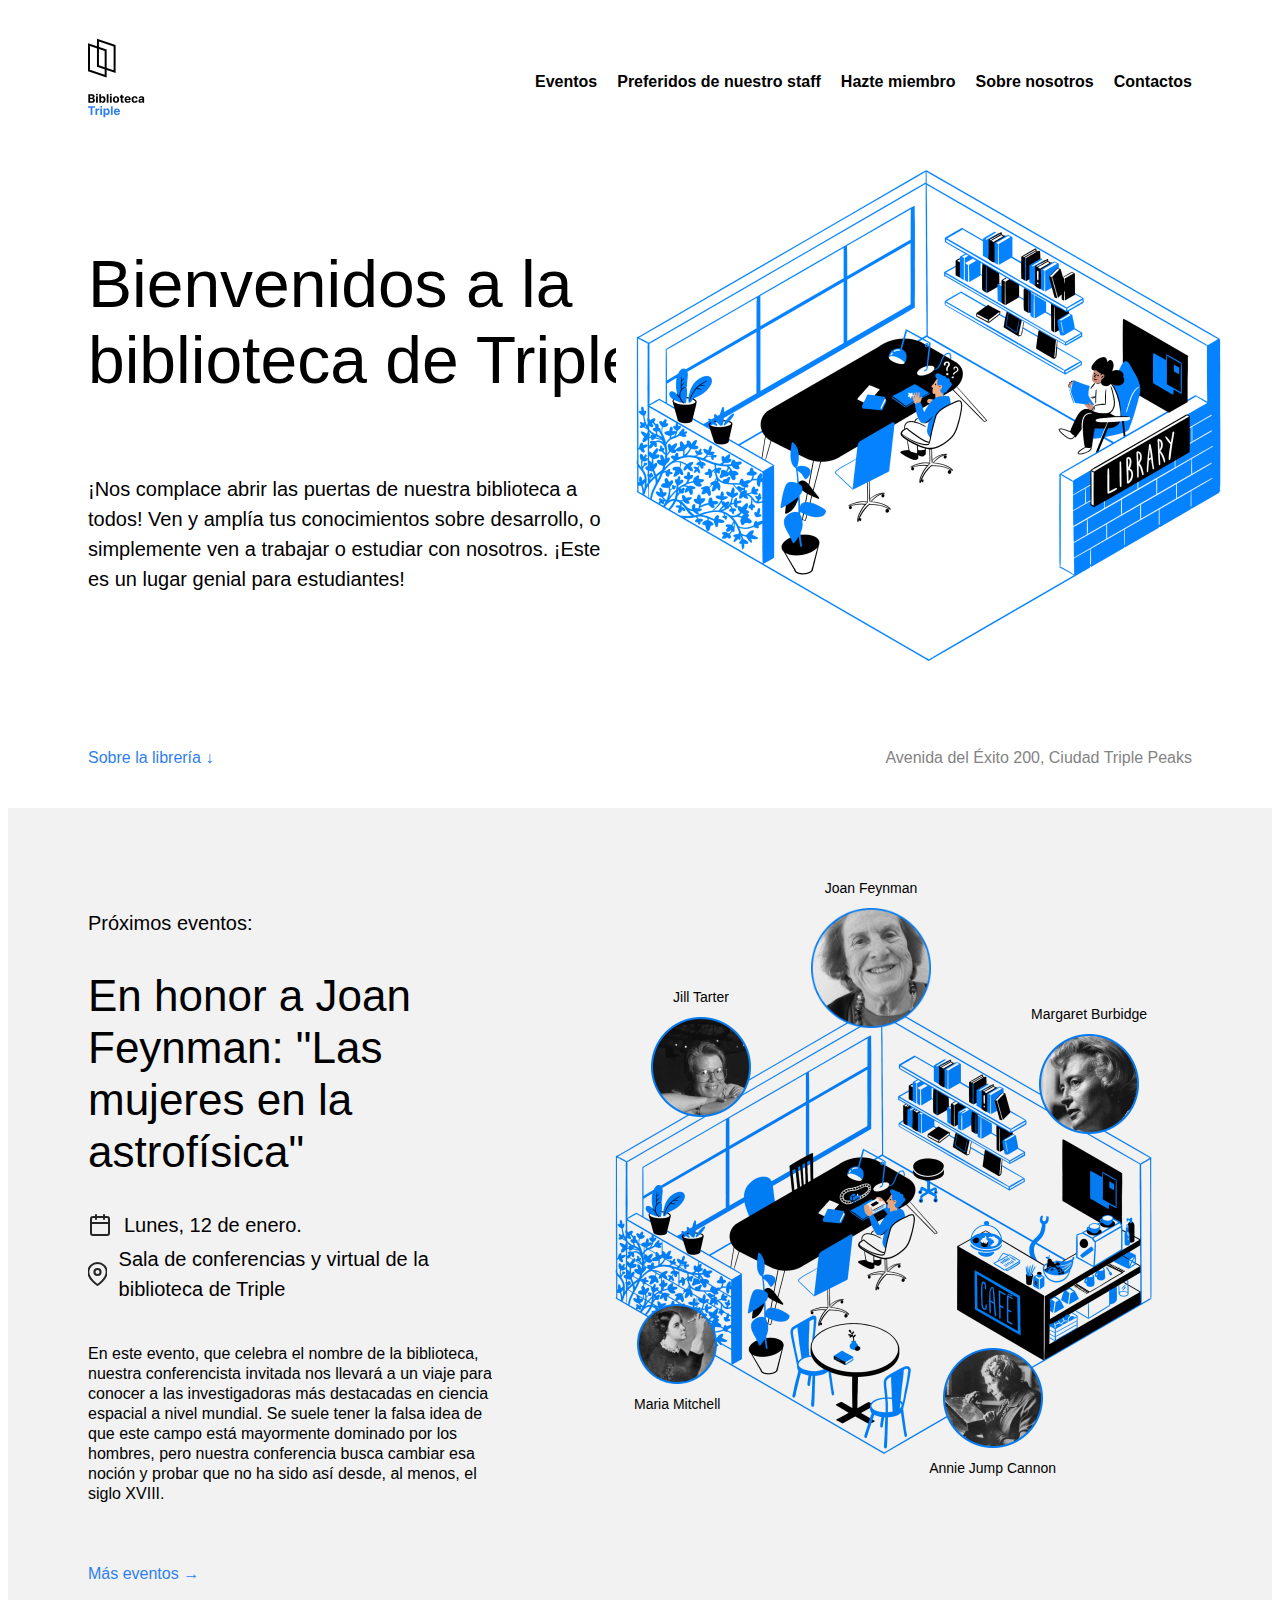
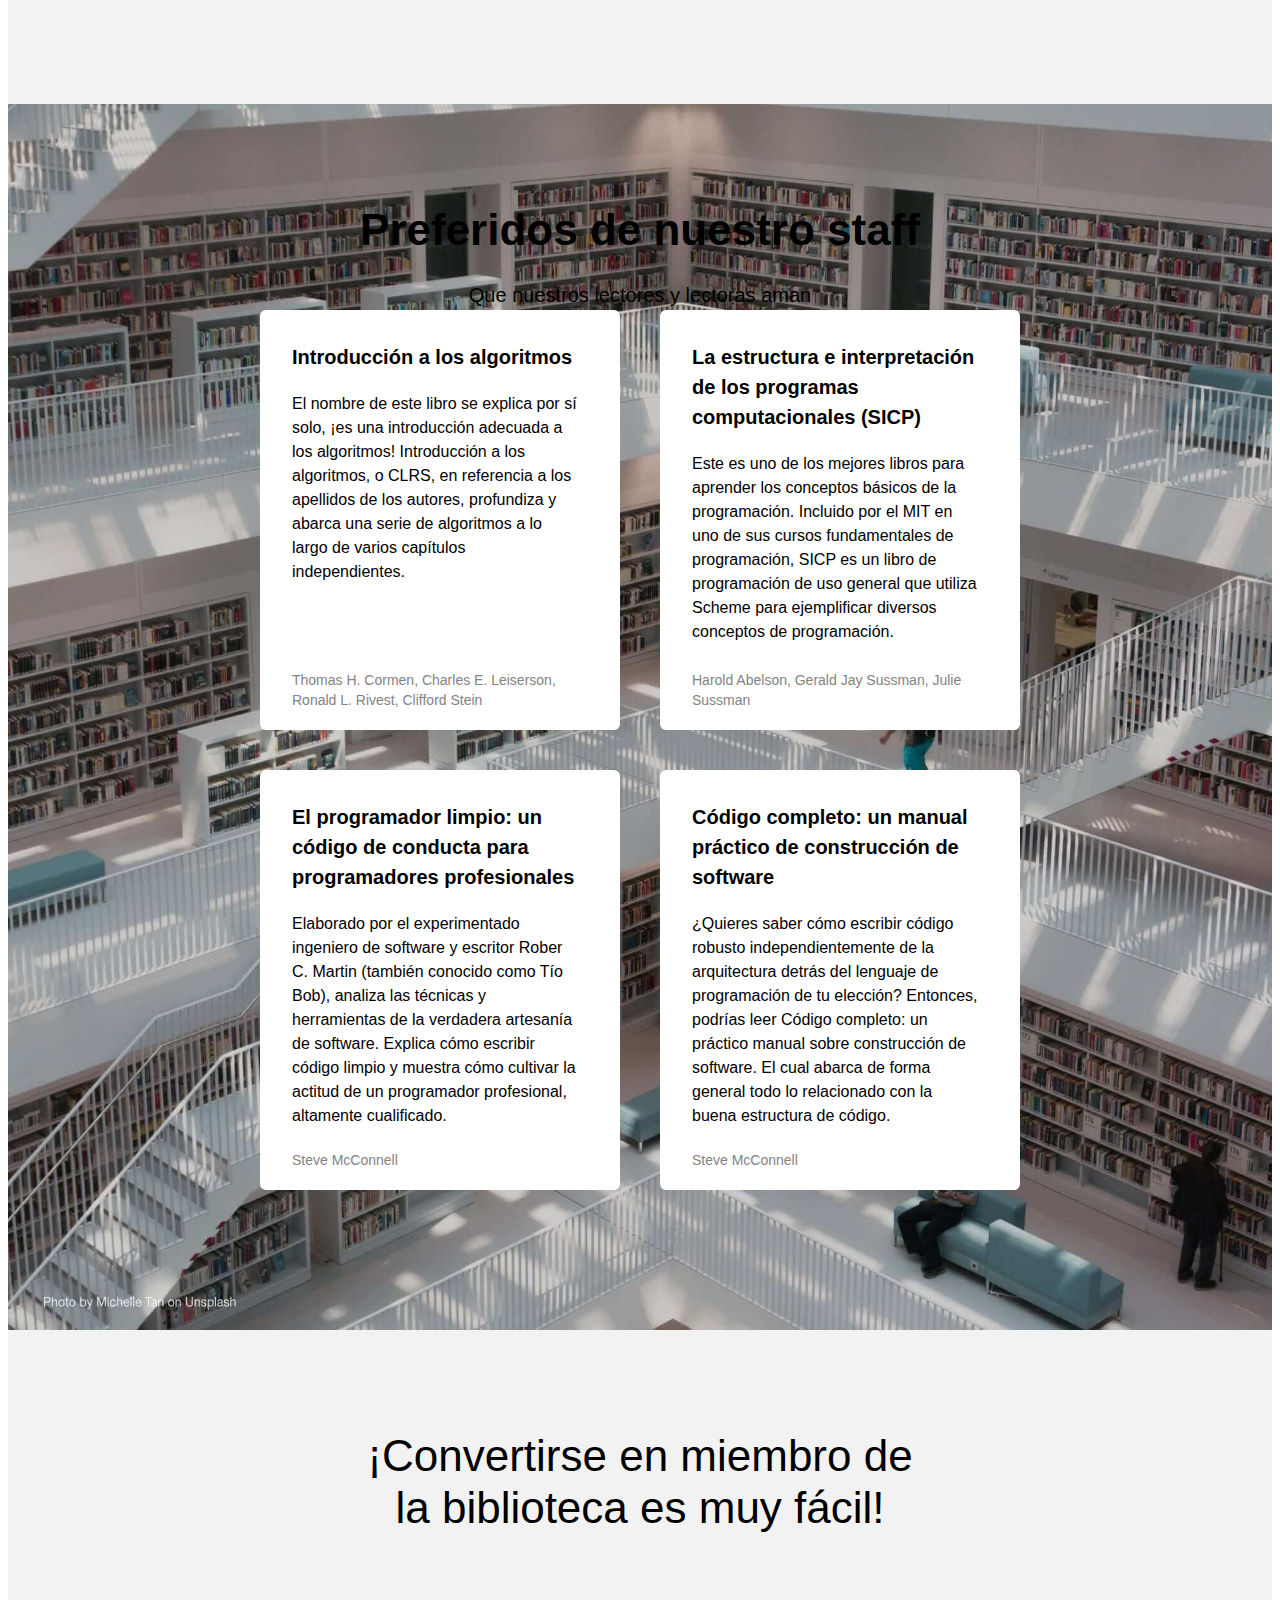
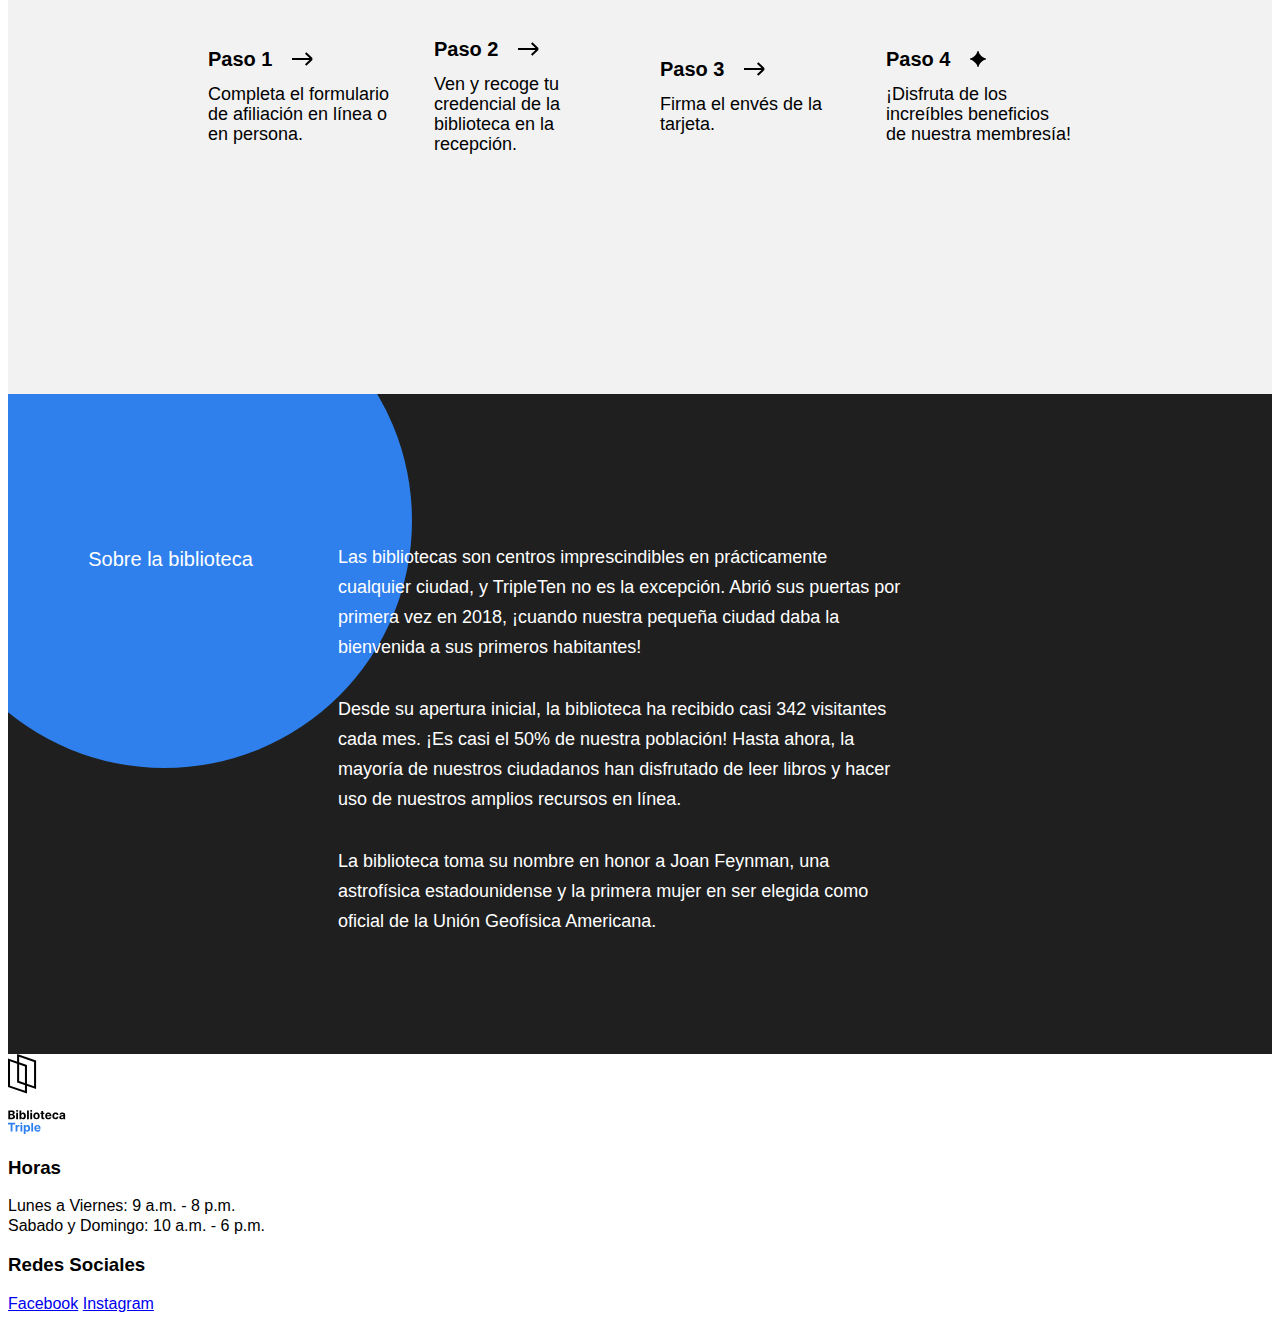
==== commit 955045bf: "finalizado biblioteca" ====
--- a/index.html
+++ b/index.html
@@ -299,19 +299,27 @@
           <!-- --------------------------------------------------------------- -->
           <!--      No descomentar hasta la etapa final del proyecto.      -->
           <!-- --------------------------------------------------------------- -->
-          <!--<h2 class="about__title">Sobre la biblioteca</h2>
-        <div class="about__content">
-          <p class="about__paragraph">
-            Las bibliotecas son centros imprescindibles en prácticamente cualquier ciudad, y TripleTen no es la excepción. Abrió sus puertas por primera vez en 2018, ¡cuando nuestra pequeña ciudad daba la bienvenida a sus primeros habitantes!
-          </p>
-          <p class="about__paragraph">
-            Desde su apertura inicial, la biblioteca ha recibido casi 342 visitantes cada mes. ¡Es casi el 50% de nuestra población! Hasta ahora, la mayoría de nuestros ciudadanos han disfrutado de leer libros y hacer uso de nuestros amplios recursos en línea.
-          </p>
-          <p class="about__paragraph">
-            La biblioteca toma su nombre en honor a Joan Feynman, una astrofísica estadounidense y la primera mujer en ser elegida como oficial de la Unión Geofísica Americana.
-          </p>
-        </div>
-        <div class="about__circle"></div> -->
+          <h2 class="about__title">Sobre la biblioteca</h2>
+          <div class="about__content">
+            <p class="about__paragraph">
+              Las bibliotecas son centros imprescindibles en prácticamente
+              cualquier ciudad, y TripleTen no es la excepción. Abrió sus
+              puertas por primera vez en 2018, ¡cuando nuestra pequeña ciudad
+              daba la bienvenida a sus primeros habitantes!
+            </p>
+            <p class="about__paragraph">
+              Desde su apertura inicial, la biblioteca ha recibido casi 342
+              visitantes cada mes. ¡Es casi el 50% de nuestra población! Hasta
+              ahora, la mayoría de nuestros ciudadanos han disfrutado de leer
+              libros y hacer uso de nuestros amplios recursos en línea.
+            </p>
+            <p class="about__paragraph">
+              La biblioteca toma su nombre en honor a Joan Feynman, una
+              astrofísica estadounidense y la primera mujer en ser elegida como
+              oficial de la Unión Geofísica Americana.
+            </p>
+          </div>
+          <div class="about__circle"></div>
         </section>
       </main>
 
@@ -319,6 +327,29 @@
         <!-- ----------------------------------------------------------------- -->
         <!--      No descomentar hasta la etapa final del proyecto.        -->
         <!-- ----------------------------------------------------------------- -->
+        <div class="footer__columns">
+          <div class="footer__column">
+            <img src="./images/logo.svg" alt="logotipo" class="footer__logo" />
+          </div>
+          <div class="footer__column_content_hours">
+            <h3 class="footer__column-heading">Horas</h3>
+            <ul class="footer__list">
+              <li class="footer__list-item">
+                Lunes a Viernes: 9 a.m. - 8 p.m.
+              </li>
+              <li class="footer__list-item">
+                Sabado y Domingo: 10 a.m. - 6 p.m.
+              </li>
+            </ul>
+          </div>
+          <div class="footer__column_content__solcial">
+            <h3 class="footer__column-heading">Redes Sociales</h3>
+            <ul class="footer__list">
+              <a href="#">Facebook</a>
+              <a href="#">Instagram</a>
+            </ul>
+          </div>
+        </div>
       </footer>
     </div>
   </body>
--- a/styles/style.css
+++ b/styles/style.css
@@ -332,6 +332,8 @@
 .step {
   /* Agrega estilos */
   flex-basis: 230px;
+  margin: auto;
+  font-size: 18px;
 }
 
 .step__title {
@@ -365,7 +367,11 @@
   font-size: 20px;
   line-height: 30px;
   font-weight: 500;
-  z-index: 1;
+  z-index: 2;
+  position: relative;
+  max-width: 165px;
+  text-align: center;
+  top: 50px;
 }
 
 .about__content {
@@ -373,6 +379,18 @@
   line-height: 30px;
   font-weight: 400;
   max-width: 660px;
+  margin-left: 250px;
+  position: relative;
+  z-index: 2;
+}
+
+.about__paragraph {
+  font-size: 18px;
+  width: 565px;
+}
+
+.about__content p:nth-of-type(n):not(:last-of-type) {
+  margin-bottom: 32px;
 }
 
 .about__circle {
@@ -380,6 +398,10 @@
   width: 495px;
   height: 495px;
   border-radius: 50%;
+  position: absolute;
+  z-index: 1;
+  top: -121px;
+  left: -91px;
 }
 
 .footer {
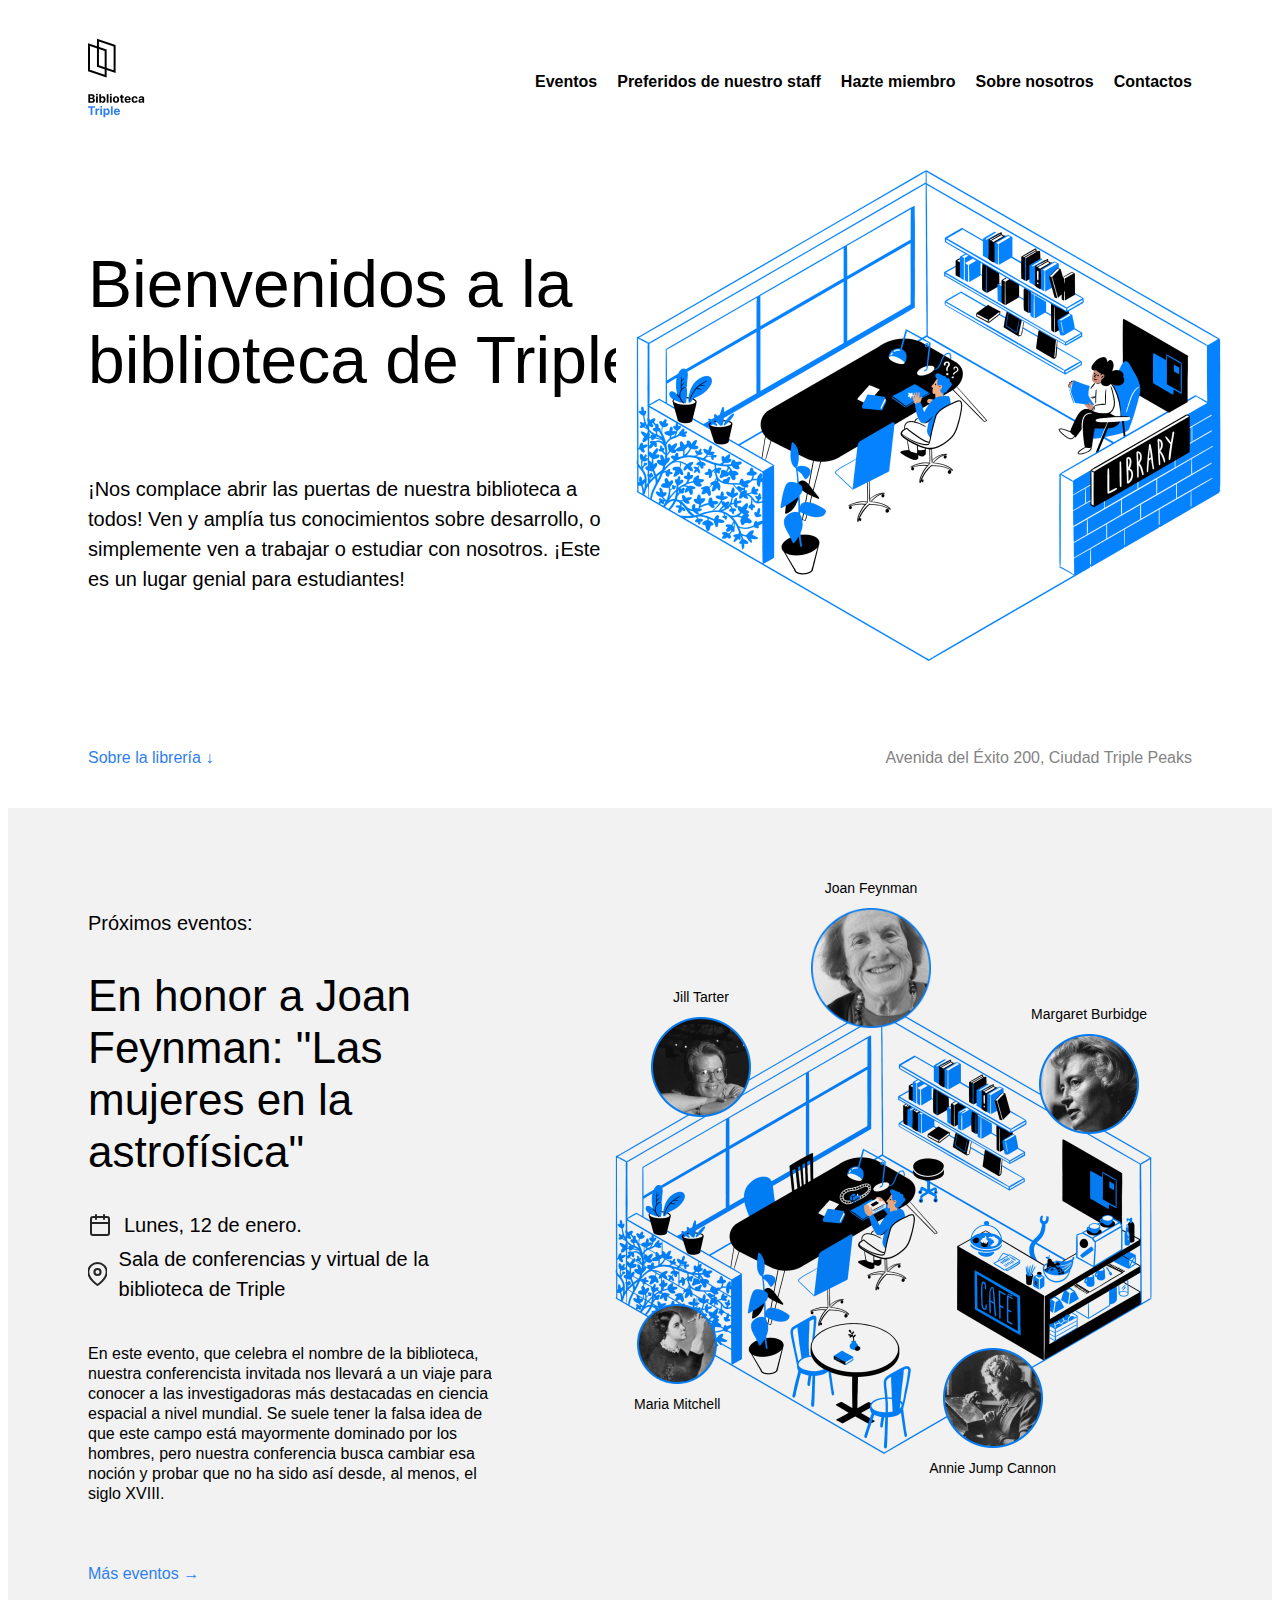
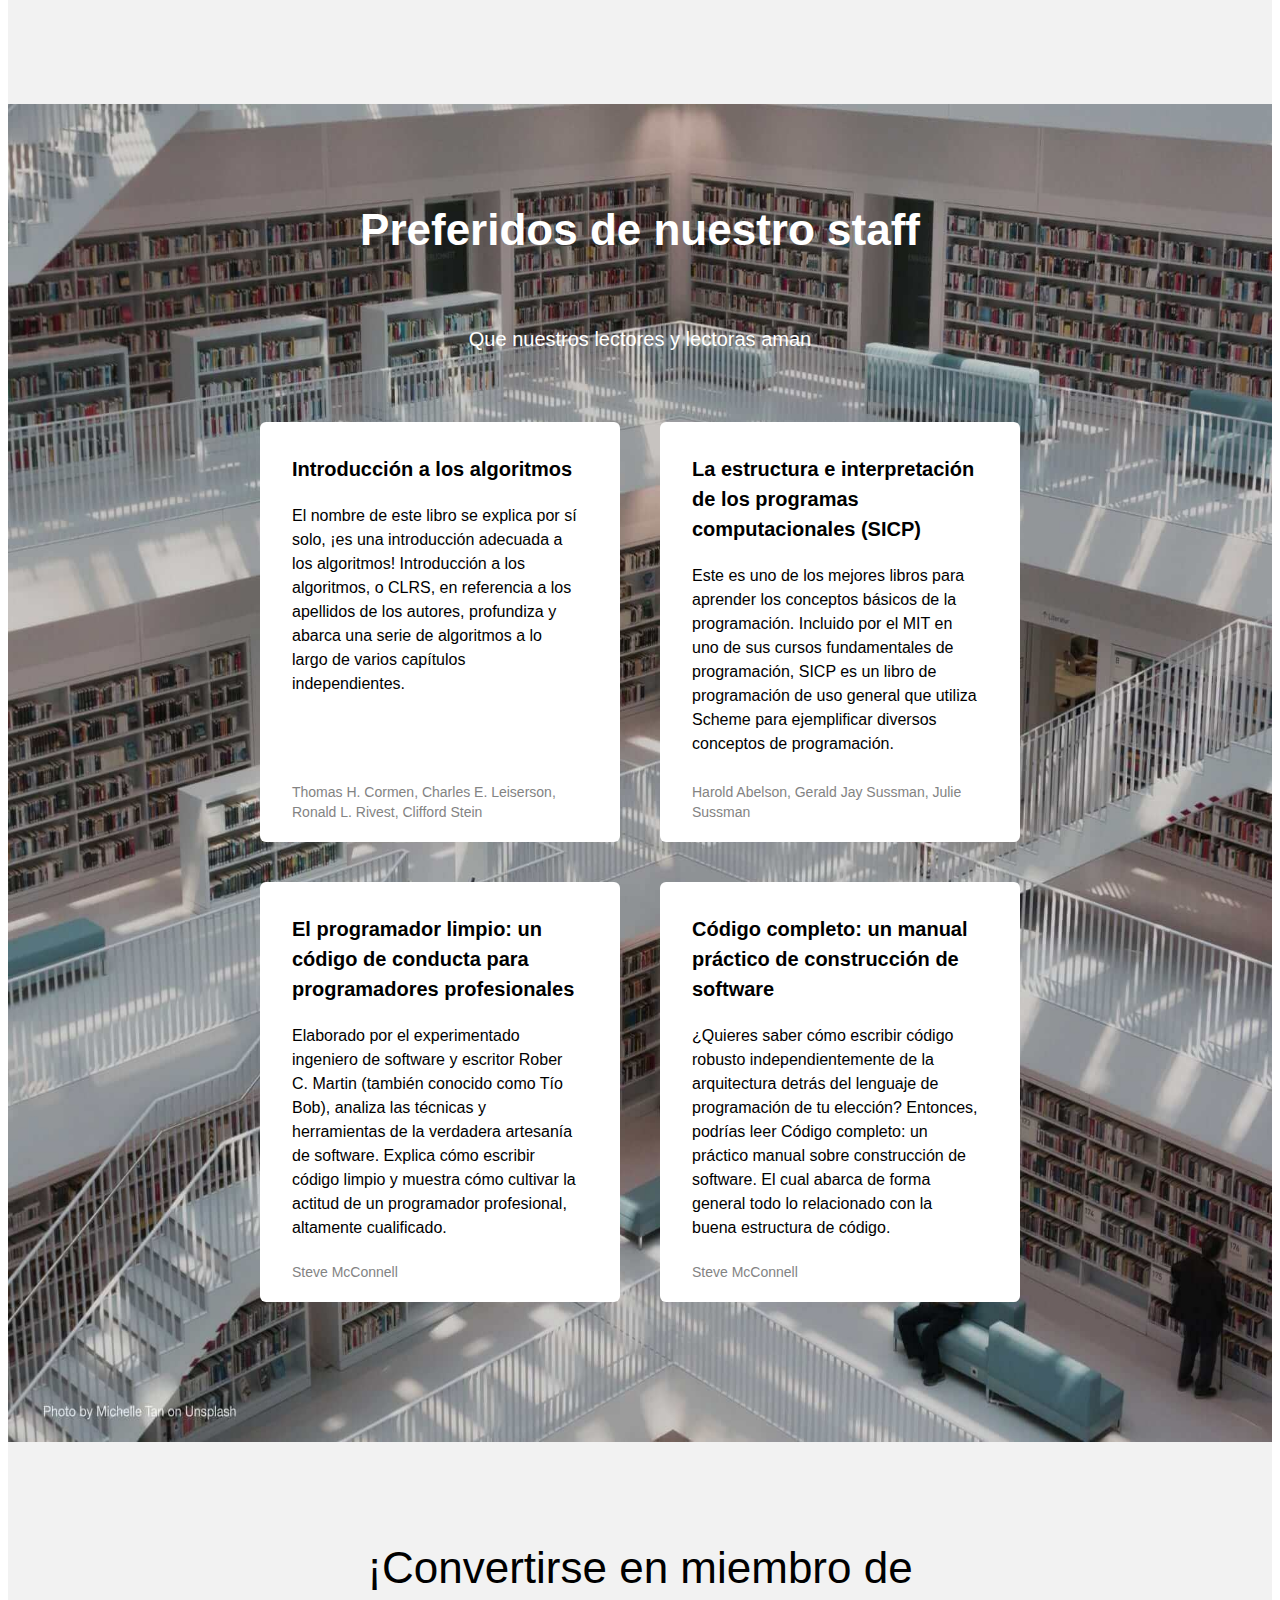
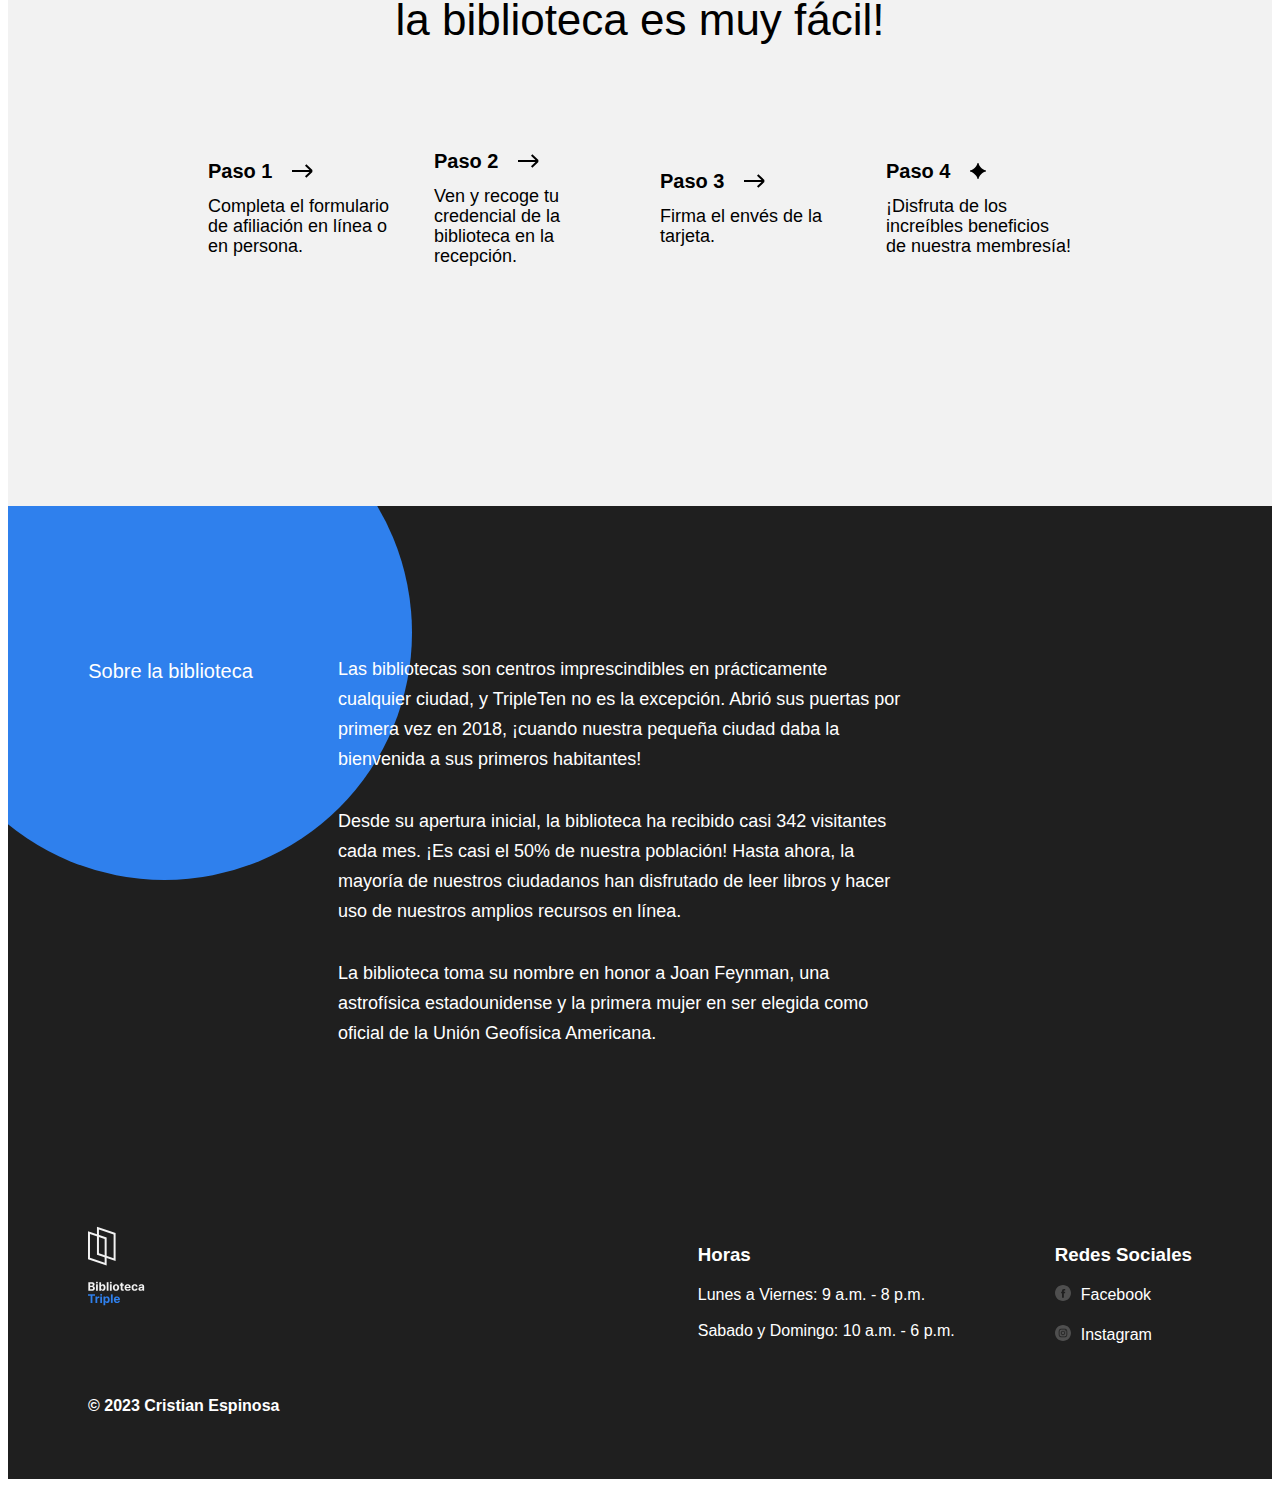
==== commit 8430e7d8: "finalizado proyecto2" ====
--- a/index.html
+++ b/index.html
@@ -22,19 +22,21 @@
           <!-- Se supone que poner enlaces de navegación en una lista es la mejor práctica para escribir el código semántico, ya que permite a los lectores de pantalla hacer una pausa entre cada enlace en lugar de leer todos los enlaces como una oración. -->
           <ul class="nav__links">
             <li>
-              <a class="nav__link">Eventos</a>
-            </li>
-            <li>
-              <a class="nav__link">Preferidos de nuestro staff</a>
-            </li>
-            <li>
-              <a class="nav__link">Hazte miembro</a>
-            </li>
-            <li>
-              <a class="nav__link">Sobre nosotros</a>
-            </li>
-            <li>
-              <a class="nav__link">Contactos</a>
+              <a href="#eventos" class="nav__link">Eventos</a>
+            </li>
+            <li>
+              <a href="#staff-favoritos" class="nav__link"
+                >Preferidos de nuestro staff</a
+              >
+            </li>
+            <li>
+              <a href="#hazte-miembro" class="nav__link">Hazte miembro</a>
+            </li>
+            <li>
+              <a href="#sobre-nosotros" class="nav__link">Sobre nosotros</a>
+            </li>
+            <li>
+              <a href="#contactos" class="nav__link">Contactos</a>
             </li>
           </ul>
         </nav>
@@ -57,14 +59,16 @@
         />
 
         <div class="header__footer">
-          <a class="header__link">Sobre la librería &darr;</a>
+          <a href="#sobre-nosotros" class="header__link"
+            >Sobre la librería &darr;</a
+          >
           <p class="header__address">
             Avenida del Éxito 200, Ciudad Triple Peaks
           </p>
         </div>
       </header>
       <main class="content">
-        <section class="events">
+        <section id="eventos" class="events">
           <!-- --------------------------------------------------------------- -->
           <!--    No descomentar hasta la etapa 2 del proyecto.      -->
           <!-- --------------------------------------------------------------- -->
@@ -154,7 +158,7 @@
           </div>
         </section>
 
-        <section class="staff">
+        <section id="staff-favoritos" class="staff">
           <!-- --------------------------------------------------------------- -->
           <!--   No descomentar hasta la etapa final del proyecto.         -->
           <!-- --------------------------------------------------------------- -->
@@ -234,7 +238,7 @@
           </ul>
         </section>
 
-        <section class="membership">
+        <section id="hazte-miembro" class="membership">
           <!-- --------------------------------------------------------------- -->
           <!--   No descomentar hasta la etapa final del proyecto.         -->
           <!-- --------------------------------------------------------------- -->
@@ -295,7 +299,7 @@
           </ul>
         </section>
 
-        <section class="about">
+        <section id="sobre-nosotros" class="about">
           <!-- --------------------------------------------------------------- -->
           <!--      No descomentar hasta la etapa final del proyecto.      -->
           <!-- --------------------------------------------------------------- -->
@@ -323,13 +327,17 @@
         </section>
       </main>
 
-      <footer class="footer">
+      <footer id="contactos" class="footer">
         <!-- ----------------------------------------------------------------- -->
         <!--      No descomentar hasta la etapa final del proyecto.        -->
         <!-- ----------------------------------------------------------------- -->
         <div class="footer__columns">
           <div class="footer__column">
-            <img src="./images/logo.svg" alt="logotipo" class="footer__logo" />
+            <img
+              src="./images/logo-white.svg"
+              alt="logotipo"
+              class="footer__logo"
+            />
           </div>
           <div class="footer__column_content_hours">
             <h3 class="footer__column-heading">Horas</h3>
@@ -342,13 +350,30 @@
               </li>
             </ul>
           </div>
-          <div class="footer__column_content__solcial">
+          <div class="footer__column_content_solcial">
             <h3 class="footer__column-heading">Redes Sociales</h3>
             <ul class="footer__list">
-              <a href="#">Facebook</a>
-              <a href="#">Instagram</a>
+              <li class="footer__list-item">
+                <a href="#" class="footer__column-link">
+                  <img
+                    src="./images/facebook_white.svg"
+                    alt="log facebook"
+                    class="footer__social-icon"
+                  />Facebook</a
+                >
+              </li>
+              <li class="footer__list-item">
+                <a href="#" class="footer__column-link">
+                  <img
+                    src="./images/instagram_white.svg"
+                    alt="log instagram"
+                    class="footer__social-icon"
+                  />Instagram</a
+                >
+              </li>
             </ul>
           </div>
+          <h4 class="footer__copyright">© 2023 Cristian Espinosa</h4>
         </div>
       </footer>
     </div>
--- a/styles/style.css
+++ b/styles/style.css
@@ -47,6 +47,10 @@
   font-weight: bold;
 }
 
+.nav__link:hover {
+  color: #1f69c9;
+}
+
 .header__title {
   max-width: 601px;
   margin-top: 128px;
@@ -84,6 +88,10 @@
   text-decoration: none;
 }
 
+.header__link:hover {
+  color: #1f69c9;
+}
+
 .header__address {
   margin: 0;
   color: #838383;
@@ -159,6 +167,10 @@
   text-decoration: none;
 }
 
+.events__more:hover {
+  color: #1f69c9;
+}
+
 .events__cover {
   flex-grow: 1;
   flex-shrink: 0;
@@ -244,6 +256,7 @@
   font-size: 44px;
   line-height: 52px;
   margin: 0 0 24px;
+  color: #fff;
 }
 
 .staff__subtitle {
@@ -251,7 +264,8 @@
   font-size: 20px;
   line-height: 30px;
   font-weight: 400;
-  margin: 0;
+  margin: 68px;
+  color: #fff;
 }
 
 /* Agrega la regla CSS para tu nueva clase aquí. Asegúrate de colocarlo antes de .card:, los padres deben preceder a sus hijos */
@@ -406,18 +420,32 @@
 
 .footer {
   box-sizing: border-box;
+  background-color: #1f1f1f;
+  font-size: 16px;
+  line-height: 20px;
+  color: #fff;
+  padding: 60px 80px;
 }
 
 .footer__columns {
+  display: flex;
+  justify-content: flex-start;
+  flex-wrap: wrap;
+  position: relative;
 }
 
 .footer__column_content_hours {
+  margin: 0 auto;
+  margin-right: 100px;
 }
 
 .footer__column_content_social {
 }
 
 .footer__logo {
+  width: 57px;
+  height: 80px;
+  margin-bottom: 108px;
 }
 
 .footer__list {
@@ -428,9 +456,11 @@
 }
 
 .footer__list-item {
+  margin-bottom: 16px;
 }
 
 .footer__column-heading {
+  margin-bottom: 20px;
 }
 
 .footer__column-link {
@@ -438,10 +468,26 @@
   font-size: 16px;
   line-height: 20px;
   text-decoration: none;
+  display: flex;
+  gap: 10px;
+  margin-bottom: 20px;
+}
+
+.footer__column-link:hover {
+  color: #c1c1c1;
 }
 
 .footer__social-icon {
+  width: 16px;
+  height: 16px;
 }
 
 .footer__copyright {
-}
+  margin: 0;
+  position: absolute;
+  bottom: 0;
+  left: 0;
+  top: 170px;
+  font-size: 16px;
+  line-height: 20px;
+}
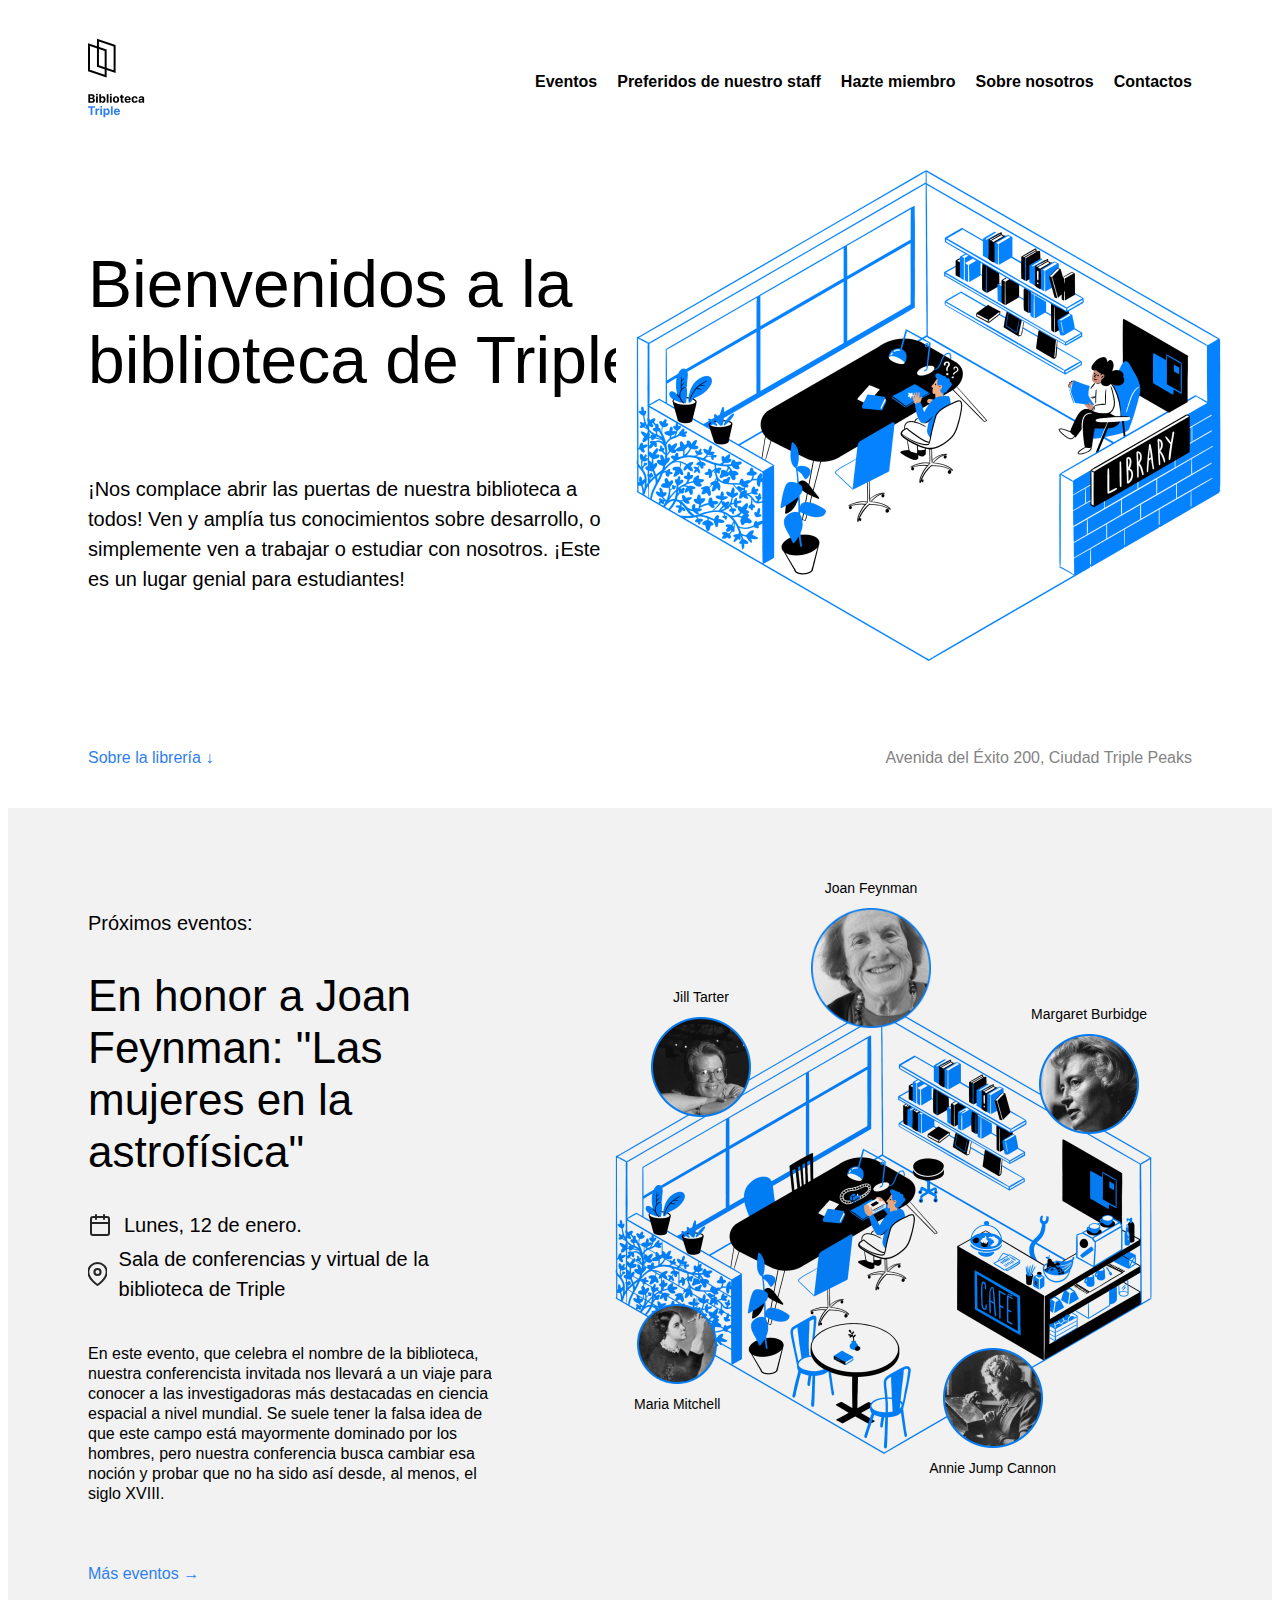
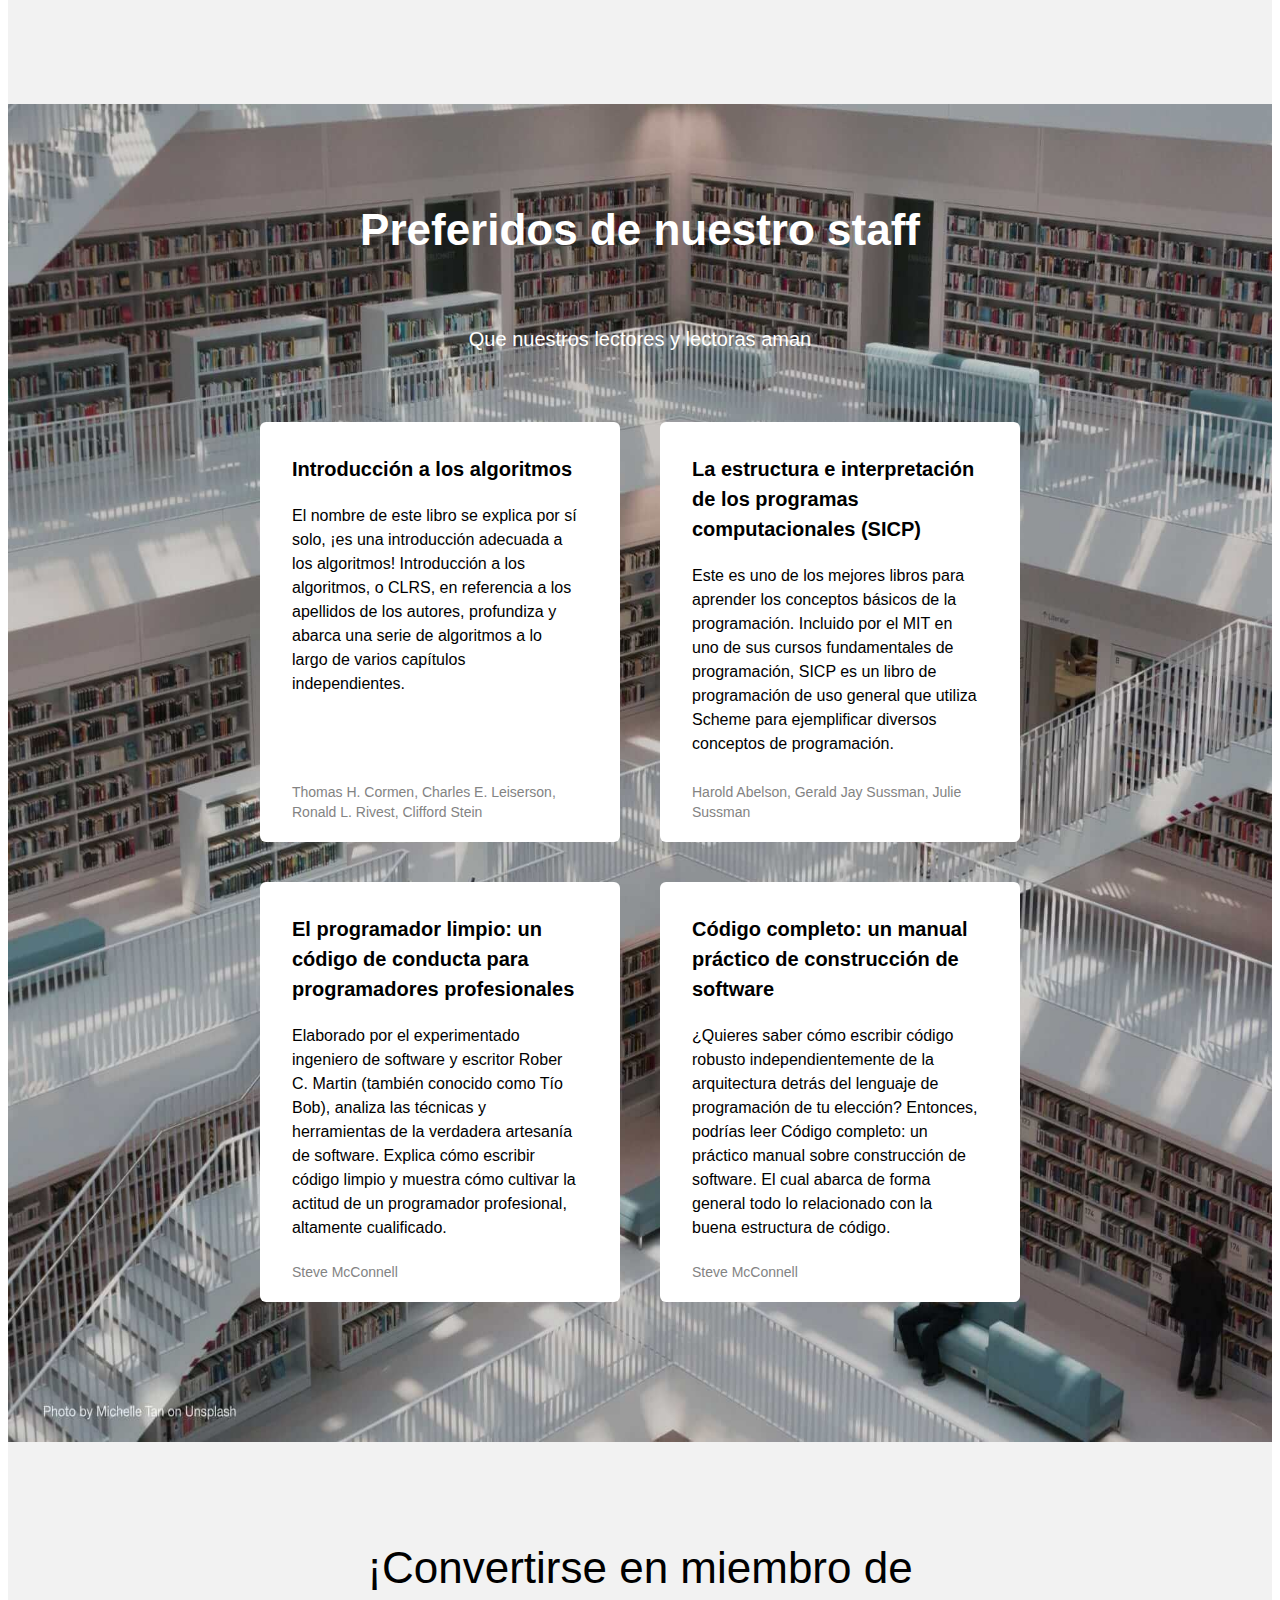
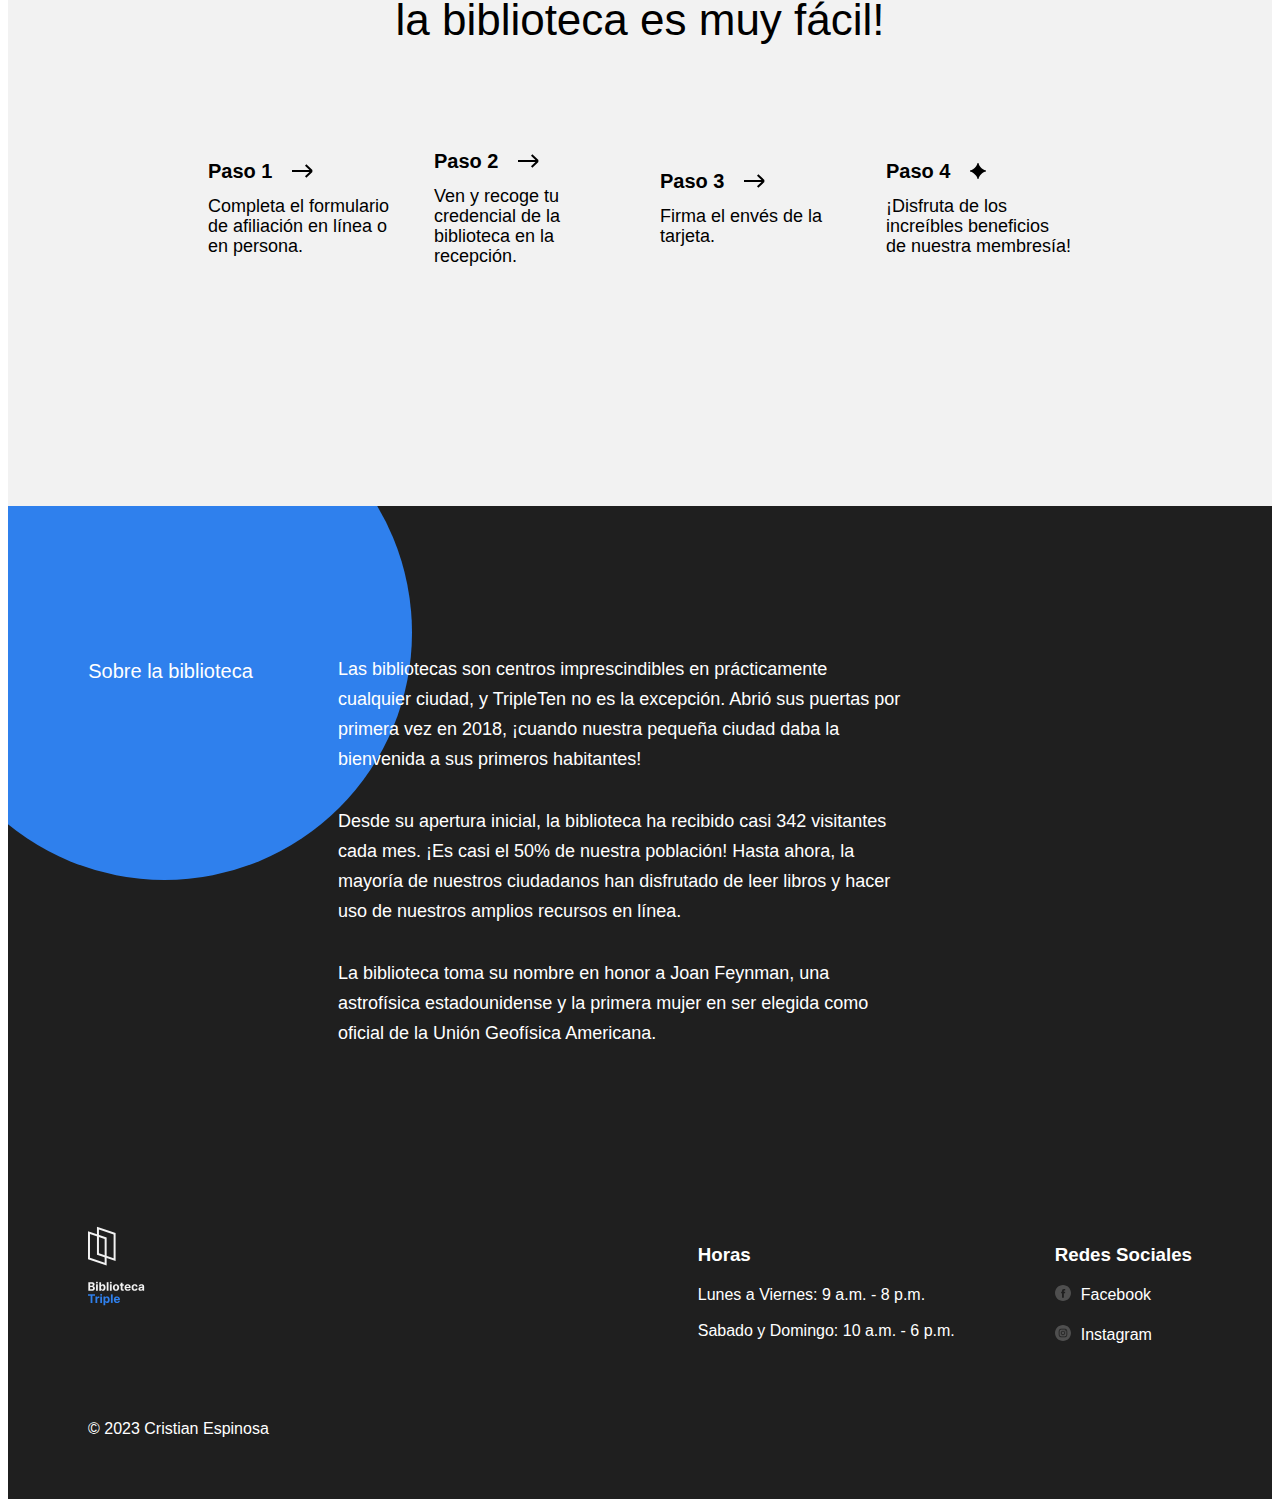
==== commit 173e04c9: "finalizado proyecto2_correccion1" ====
--- a/index.html
+++ b/index.html
@@ -339,7 +339,7 @@
               class="footer__logo"
             />
           </div>
-          <div class="footer__column_content_hours">
+          <div class="footer__column footer__column_content_hours">
             <h3 class="footer__column-heading">Horas</h3>
             <ul class="footer__list">
               <li class="footer__list-item">
@@ -350,7 +350,7 @@
               </li>
             </ul>
           </div>
-          <div class="footer__column_content_solcial">
+          <div class="footer__column footer__column_content_solcial">
             <h3 class="footer__column-heading">Redes Sociales</h3>
             <ul class="footer__list">
               <li class="footer__list-item">
@@ -373,8 +373,8 @@
               </li>
             </ul>
           </div>
-          <h4 class="footer__copyright">© 2023 Cristian Espinosa</h4>
         </div>
+        <p class="footer__copyright">© 2023 Cristian Espinosa</p>
       </footer>
     </div>
   </body>
--- a/styles/style.css
+++ b/styles/style.css
@@ -484,7 +484,7 @@
 
 .footer__copyright {
   margin: 0;
-  position: absolute;
+
   bottom: 0;
   left: 0;
   top: 170px;
